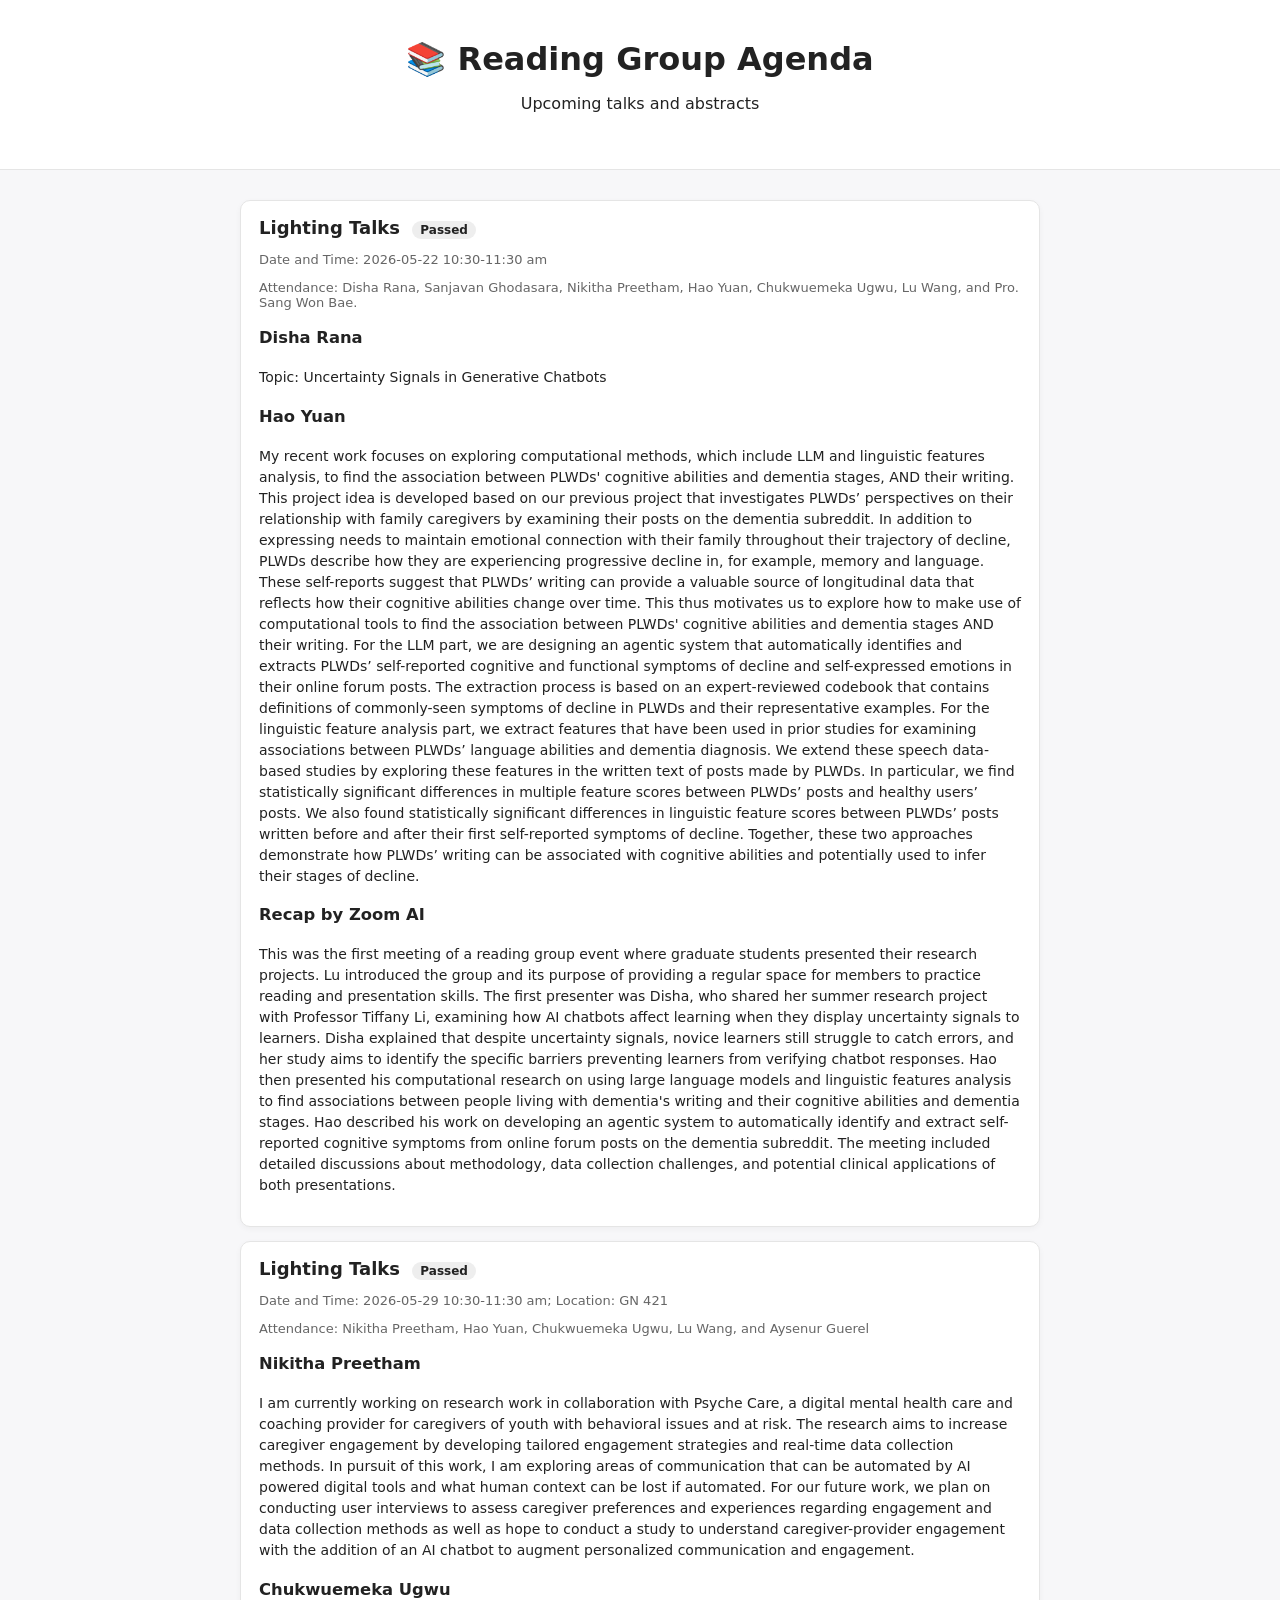
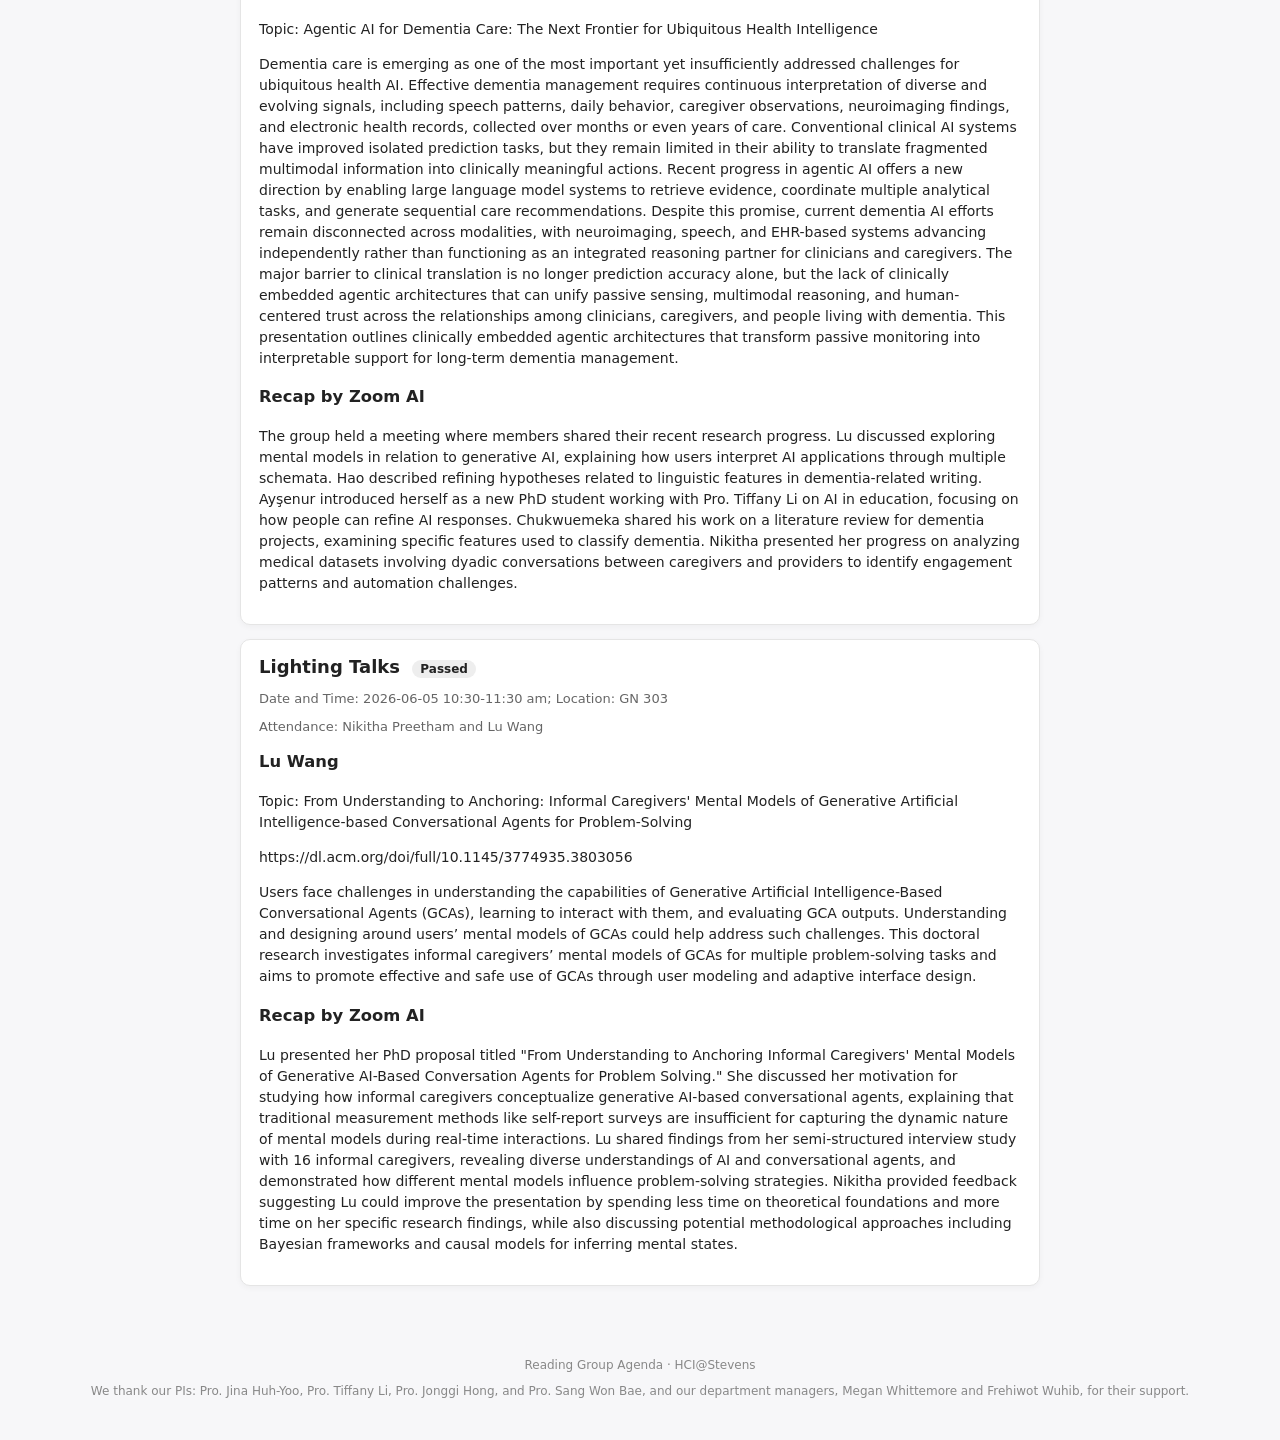
==== ReadingGroup.html @ 9c783f4c "Update ReadingGroup.html" ====
<!DOCTYPE html>
<html lang="en">
<head>
  <meta charset="UTF-8" />
  <meta name="viewport" content="width=device-width, initial-scale=1.0"/>
  <title>Reading Group Agenda</title>

  <style>
    body {
      font-family: system-ui, -apple-system, Segoe UI, Roboto, sans-serif;
      margin: 0;
      background: #f7f7f9;
      color: #222;
    }

    header {
      padding: 40px 20px;
      text-align: center;
      background: white;
      border-bottom: 1px solid #e5e5e5;
    }

    h1 {
      margin: 0;
      font-size: 32px;
    }

    .container {
      max-width: 800px;
      margin: 30px auto;
      padding: 0 16px;
    }

    .card {
      background: white;
      border: 1px solid #e5e5e5;
      border-radius: 10px;
      padding: 16px 18px;
      margin-bottom: 14px;
      box-shadow: 0 2px 6px rgba(0,0,0,0.04);
    }

    .title {
      font-size: 18px;
      font-weight: 600;
      margin-bottom: 4px;
    }

    .meta {
      font-size: 13px;
      color: #666;
      margin-bottom: 10px;
    }

    .abstract {
      font-size: 14px;
      line-height: 1.5;
    }

    .tag {
      display: inline-block;
      font-size: 12px;
      padding: 2px 8px;
      border-radius: 999px;
      background: #eee;
      margin-left: 6px;
    }

    footer {
      text-align: center;
      font-size: 12px;
      color: #888;
      padding: 30px;
    }
  </style>
</head>

<body>

<header>
  <h1>📚 Reading Group Agenda</h1>
  <p>Upcoming talks and abstracts</p>
</header>

<div class="container">

  <div class="card">
    <div class="title">
      Lighting Talks
      <span class="tag">Passed</span>
    </div>
    <div class="meta">
      <p>Date and Time: 2026-05-22 10:30-11:30 am</p>
      <p>Attendance: Disha Rana, Sanjavan Ghodasara, Nikitha Preetham, Hao Yuan, Chukwuemeka Ugwu, Lu Wang, and Pro. Sang Won Bae. </p>
    </div>
   
    <div class="abstract">
      <h3>Disha Rana</h3>
      
    </p>Topic: Uncertainty Signals in Generative Chatbots</p>
    </div>

    <div class="abstract">
      <h3>Hao Yuan</h3>

      </p>My recent work focuses on exploring computational methods, which include LLM and linguistic features analysis, to find the association between PLWDs' cognitive abilities and dementia stages, AND their writing.
This project idea is developed based on our previous project that investigates PLWDs’ perspectives on their relationship with family caregivers by examining their posts on the dementia subreddit. In addition to expressing needs to maintain emotional connection with their family throughout their trajectory of decline, PLWDs describe how they are experiencing progressive decline in, for example, memory and language. These self-reports suggest that PLWDs’ writing can provide a valuable source of longitudinal data that reflects how their cognitive abilities change over time. This thus motivates us to explore how to make use of computational tools to find the association between PLWDs' cognitive abilities and dementia stages AND their writing.
For the LLM part, we are designing an agentic system that automatically identifies and extracts PLWDs’ self-reported cognitive and functional symptoms of decline and self-expressed emotions in their online forum posts. The extraction process is based on an expert-reviewed codebook that contains definitions of commonly-seen symptoms of decline in PLWDs and their representative examples.
For the linguistic feature analysis part, we extract features that have been used in prior studies for examining associations between PLWDs’ language abilities and dementia diagnosis. We extend these speech data-based studies by exploring these features in the written text of posts made by PLWDs. In particular, we find statistically significant differences in multiple feature scores between PLWDs’ posts and healthy users’ posts. We also found statistically significant differences in linguistic feature scores between PLWDs’ posts written before and after their first self-reported symptoms of decline.
Together, these two approaches demonstrate how PLWDs’ writing can be associated with cognitive abilities and potentially used to infer their stages of decline.</p>
    </div>

    <div class="abstract">
      <h3>Recap by Zoom AI</h3>

      </p>This was the first meeting of a reading group event where graduate students presented their research projects. Lu introduced the group and its purpose of providing a regular space for members to practice reading and presentation skills. The first presenter was Disha, who shared her summer research project with Professor Tiffany Li, examining how AI chatbots affect learning when they display uncertainty signals to learners. Disha explained that despite uncertainty signals, novice learners still struggle to catch errors, and her study aims to identify the specific barriers preventing learners from verifying chatbot responses. Hao then presented his computational research on using large language models and linguistic features analysis to find associations between people living with dementia's writing and their cognitive abilities and dementia stages. Hao described his work on developing an agentic system to automatically identify and extract self-reported cognitive symptoms from online forum posts on the dementia subreddit. The meeting included detailed discussions about methodology, data collection challenges, and potential clinical applications of both presentations.</p>

    </div>
  </div>


  <div class="card">
    <div class="title">
      Lighting Talks
      <span class="tag">Passed</span>
    </div>
    <div class="meta">
      <p>Date and Time: 2026-05-29 10:30-11:30 am; Location: GN 421</p>
      <p>Attendance: Nikitha Preetham, Hao Yuan, Chukwuemeka Ugwu, Lu Wang, and Aysenur Guerel</p>
    </div>
   
    <div class="abstract">
      <h3>Nikitha Preetham</h3>
      
    <p>I am currently working on research work in collaboration with Psyche Care, a digital mental health care and coaching provider for caregivers of youth with behavioral issues and at risk. The research aims to increase caregiver engagement by developing tailored engagement strategies and real-time data collection methods. In pursuit of this work, I am exploring areas of communication that can be automated by AI powered digital tools and what human context can be lost if automated. For our future work, we plan on conducting user interviews to assess caregiver preferences and experiences regarding engagement and data collection methods as well as hope to conduct a study to understand caregiver-provider engagement with the addition of an AI chatbot to augment personalized communication and engagement.</p>
    </div>

    <div class="abstract">
      <h3>Chukwuemeka Ugwu</h3>

      <p>Topic: Agentic AI for Dementia Care: The Next Frontier for Ubiquitous Health Intelligence </p>
      <p>Dementia care is emerging as one of the most important yet insufficiently addressed challenges for ubiquitous health AI. Effective dementia management requires continuous interpretation of diverse and evolving signals, including speech patterns, daily behavior, caregiver observations, neuroimaging findings, and electronic health records, collected over months or even years of care. Conventional clinical AI systems have improved isolated prediction tasks, but they remain limited in their ability to translate fragmented multimodal information into clinically meaningful actions. Recent progress in agentic AI offers a new direction by enabling large language model systems to retrieve evidence, coordinate multiple analytical tasks, and generate sequential care recommendations. Despite this promise, current dementia AI efforts remain disconnected across modalities, with neuroimaging, speech, and EHR-based systems advancing independently rather than functioning as an integrated reasoning partner for clinicians and caregivers. The major barrier to clinical translation is no longer prediction accuracy alone, but the lack of clinically embedded agentic architectures that can unify passive sensing, multimodal reasoning, and human-centered trust across the relationships among clinicians, caregivers, and people living with dementia. This presentation outlines clinically embedded agentic architectures that transform passive monitoring into interpretable support for long-term dementia management.</p>

    </div>
    <div class="abstract">
      <h3>Recap by Zoom AI</h3>

      </p>The group held a meeting where members shared their recent research progress. Lu discussed exploring mental models in relation to generative AI, explaining how users interpret AI applications through multiple schemata. Hao described refining hypotheses related to linguistic features in dementia-related writing. Ayşenur introduced herself as a new PhD student working with Pro. Tiffany Li on AI in education, focusing on how people can refine AI responses. Chukwuemeka shared his work on a literature review for dementia projects, examining specific features used to classify dementia. Nikitha presented her progress on analyzing medical datasets involving dyadic conversations between caregivers and providers to identify engagement patterns and automation challenges.</p>

    </div>
  </div>


  <div class="card">
    <div class="title">
      Lighting Talks
      <span class="tag">Passed</span>
    </div>
    <div class="meta">
      <p>Date and Time: 2026-06-05 10:30-11:30 am; Location: GN 303</p>
      <p>Attendance: Nikitha Preetham and Lu Wang</p>
    </div>
   
    <div class="abstract">
      <h3>Lu Wang</h3>

      <p>Topic: From Understanding to Anchoring: Informal Caregivers' Mental Models of Generative Artificial Intelligence-based Conversational Agents for Problem-Solving</p>
      <p>https://dl.acm.org/doi/full/10.1145/3774935.3803056</p>
      <p>Users face challenges in understanding the capabilities of Generative Artificial Intelligence-Based Conversational Agents (GCAs), learning to interact with them, and evaluating GCA outputs. Understanding and designing around users’ mental models of GCAs could help address such challenges. This doctoral research investigates informal caregivers’ mental models of GCAs for multiple problem-solving tasks and aims to promote effective and safe use of GCAs through user modeling and adaptive interface design.</p>
    </div>
    <div class="abstract">
      <h3>Recap by Zoom AI</h3>
      </p>Lu presented her PhD proposal titled "From Understanding to Anchoring Informal Caregivers' Mental Models of Generative AI-Based Conversation Agents for Problem Solving." She discussed her motivation for studying how informal caregivers conceptualize generative AI-based conversational agents, explaining that traditional measurement methods like self-report surveys are insufficient for capturing the dynamic nature of mental models during real-time interactions. Lu shared findings from her semi-structured interview study with 16 informal caregivers, revealing diverse understandings of AI and conversational agents, and demonstrated how different mental models influence problem-solving strategies. Nikitha provided feedback suggesting Lu could improve the presentation by spending less time on theoretical foundations and more time on her specific research findings, while also discussing potential methodological approaches including Bayesian frameworks and causal models for inferring mental states.</p>
    </div>
    
  </div>
  

</div>

<footer>
   <p> Reading Group Agenda · HCI@Stevens </p> 
   <p>We thank our PIs: Pro. Jina Huh-Yoo, Pro. Tiffany Li, Pro. Jonggi Hong, and Pro. Sang Won Bae, and our department managers, Megan Whittemore and Frehiwot Wuhib, for their support.</p> 
</footer>

</body>
</html>
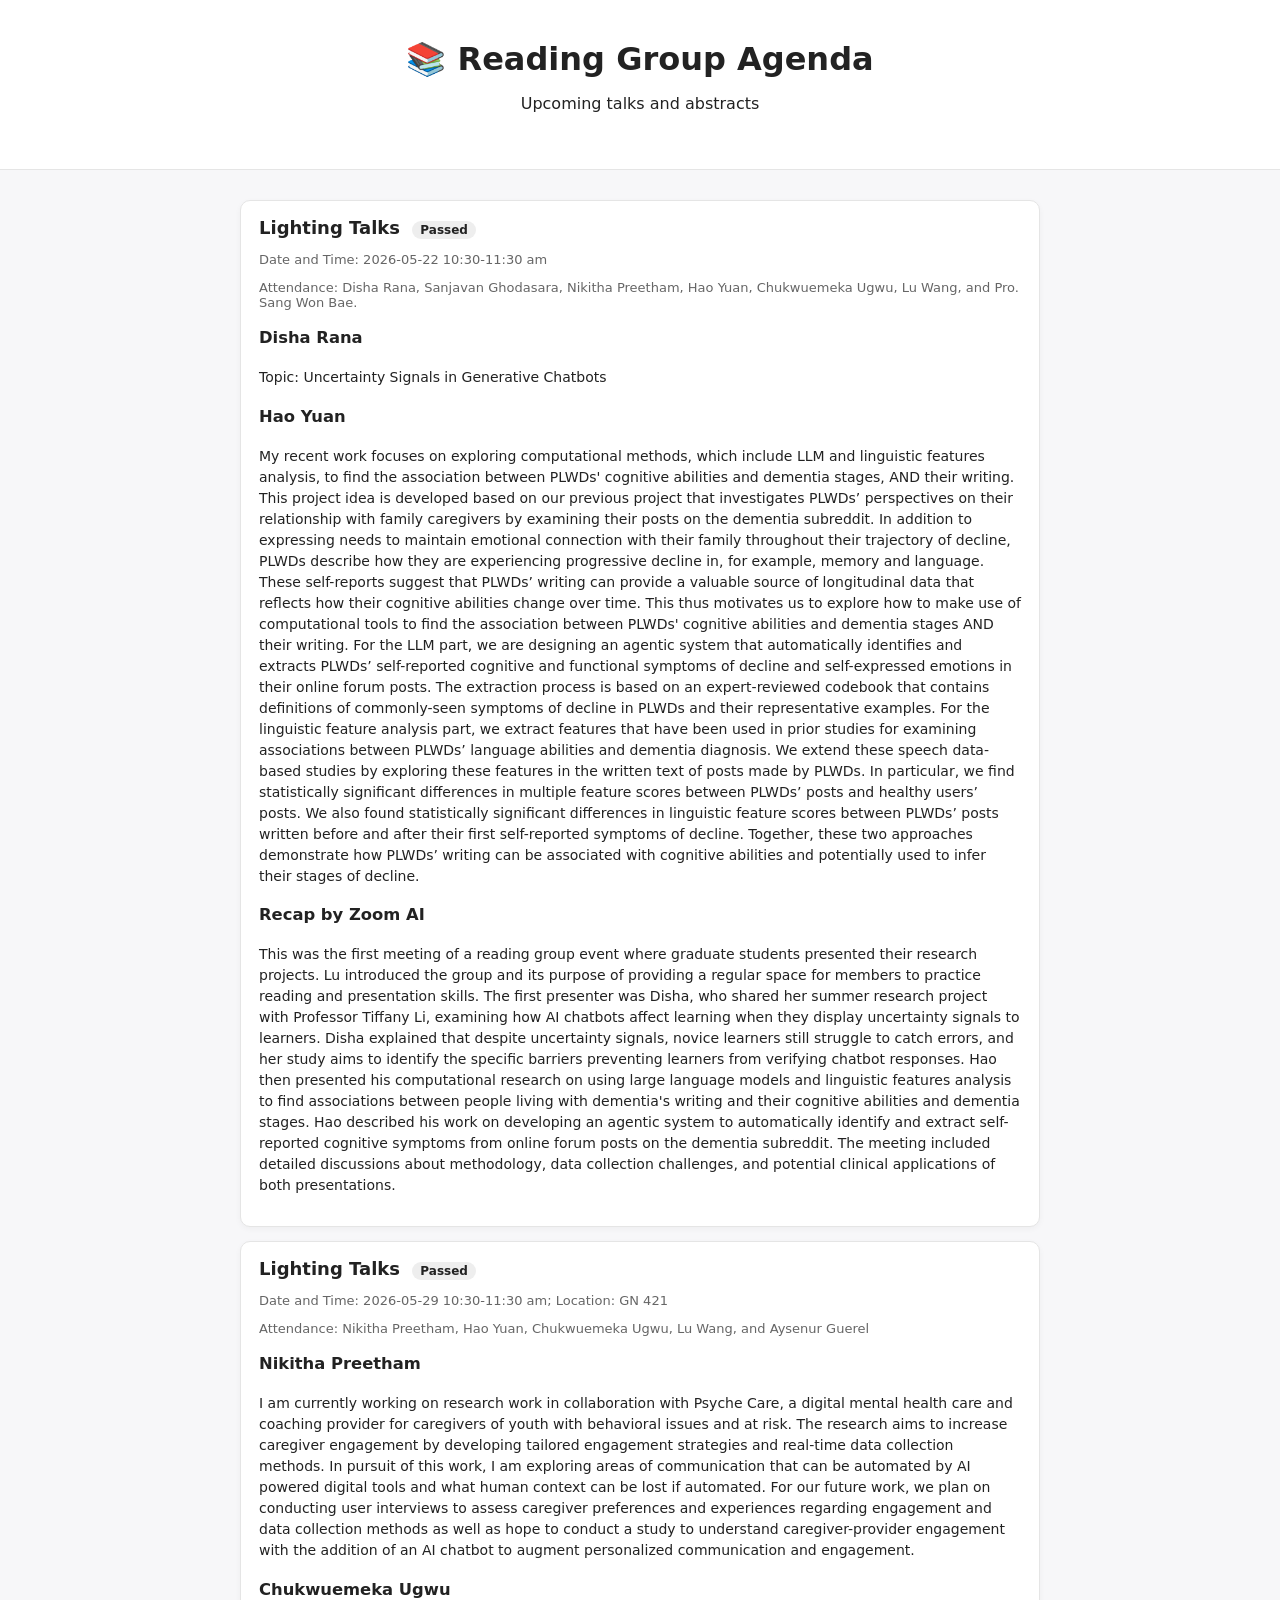
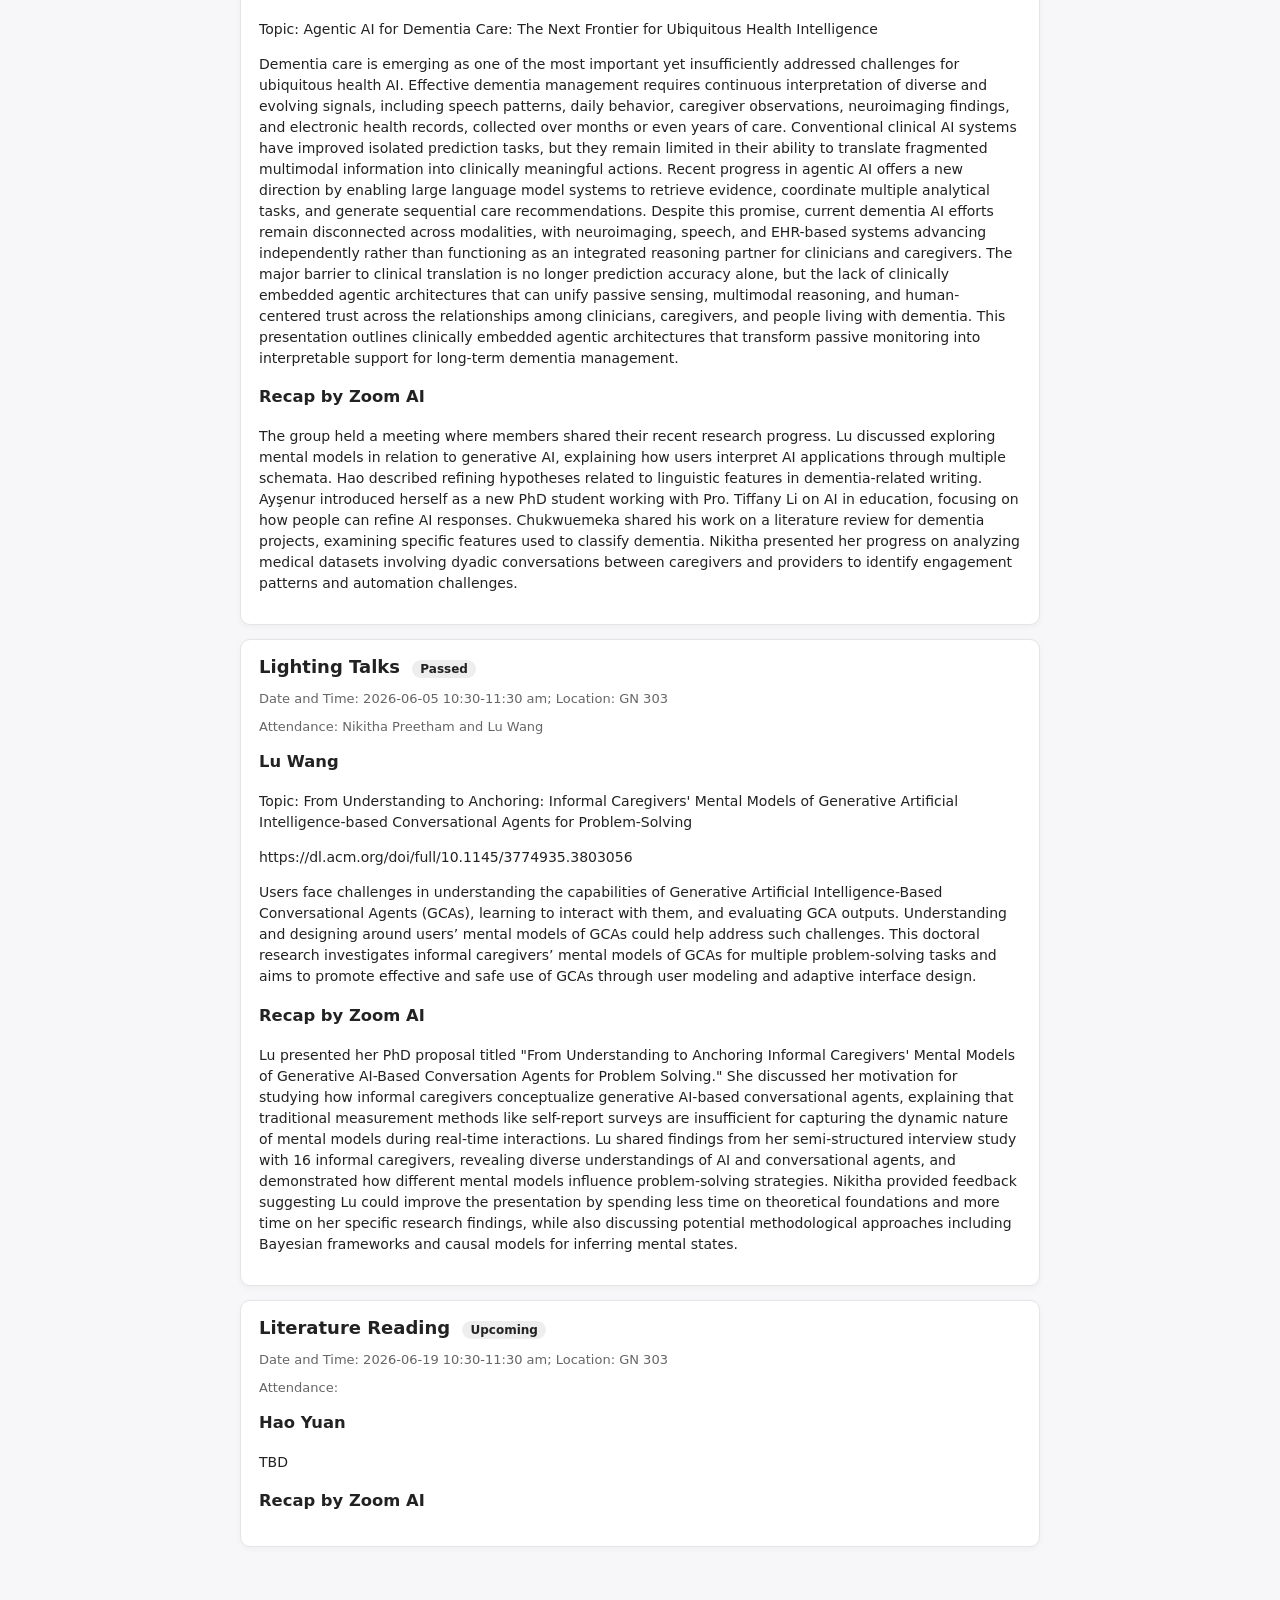
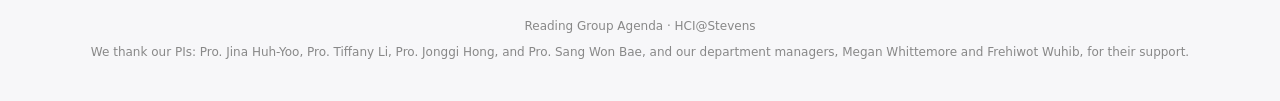
==== commit 6fd310dc: "Update ReadingGroup.html" ====
--- a/ReadingGroup.html
+++ b/ReadingGroup.html
@@ -163,7 +163,6 @@
    
     <div class="abstract">
       <h3>Lu Wang</h3>
-
       <p>Topic: From Understanding to Anchoring: Informal Caregivers' Mental Models of Generative Artificial Intelligence-based Conversational Agents for Problem-Solving</p>
       <p>https://dl.acm.org/doi/full/10.1145/3774935.3803056</p>
       <p>Users face challenges in understanding the capabilities of Generative Artificial Intelligence-Based Conversational Agents (GCAs), learning to interact with them, and evaluating GCA outputs. Understanding and designing around users’ mental models of GCAs could help address such challenges. This doctoral research investigates informal caregivers’ mental models of GCAs for multiple problem-solving tasks and aims to promote effective and safe use of GCAs through user modeling and adaptive interface design.</p>
@@ -172,7 +171,33 @@
       <h3>Recap by Zoom AI</h3>
       </p>Lu presented her PhD proposal titled "From Understanding to Anchoring Informal Caregivers' Mental Models of Generative AI-Based Conversation Agents for Problem Solving." She discussed her motivation for studying how informal caregivers conceptualize generative AI-based conversational agents, explaining that traditional measurement methods like self-report surveys are insufficient for capturing the dynamic nature of mental models during real-time interactions. Lu shared findings from her semi-structured interview study with 16 informal caregivers, revealing diverse understandings of AI and conversational agents, and demonstrated how different mental models influence problem-solving strategies. Nikitha provided feedback suggesting Lu could improve the presentation by spending less time on theoretical foundations and more time on her specific research findings, while also discussing potential methodological approaches including Bayesian frameworks and causal models for inferring mental states.</p>
     </div>
+  </div>
+
+
+
+  <div class="card">
+    <div class="title">
+      Literature Reading
+      <span class="tag">Upcoming</span>
+    </div>
+    <div class="meta">
+      <p>Date and Time: 2026-06-19 10:30-11:30 am; Location: GN 303</p>
+      <p>Attendance: </p>
+    </div>
+   
+    <div class="abstract">
+      <h3>Hao Yuan</h3>
+      
+      <p>TBD</p>
+    </div>
+
     
+    <div class="abstract">
+      <h3>Recap by Zoom AI</h3>
+
+      </p></p>
+
+    </div>
   </div>
   
 
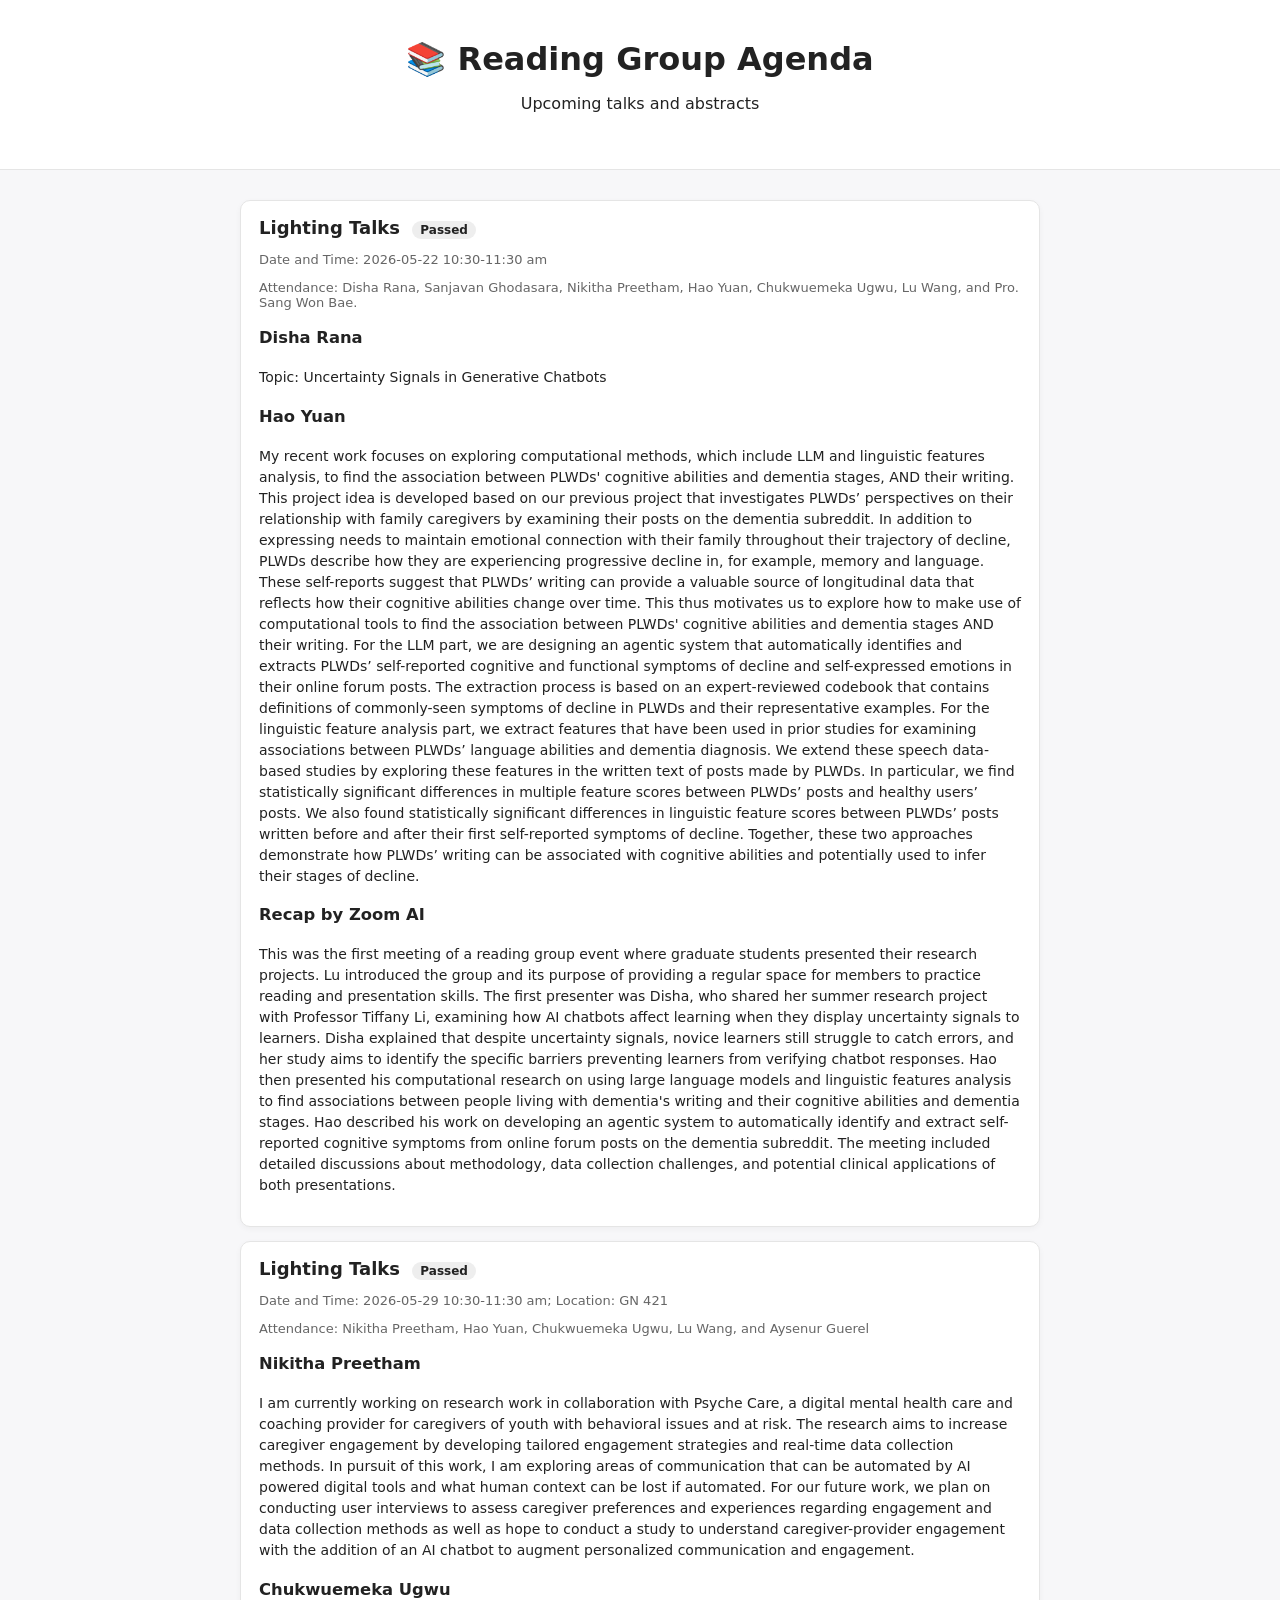
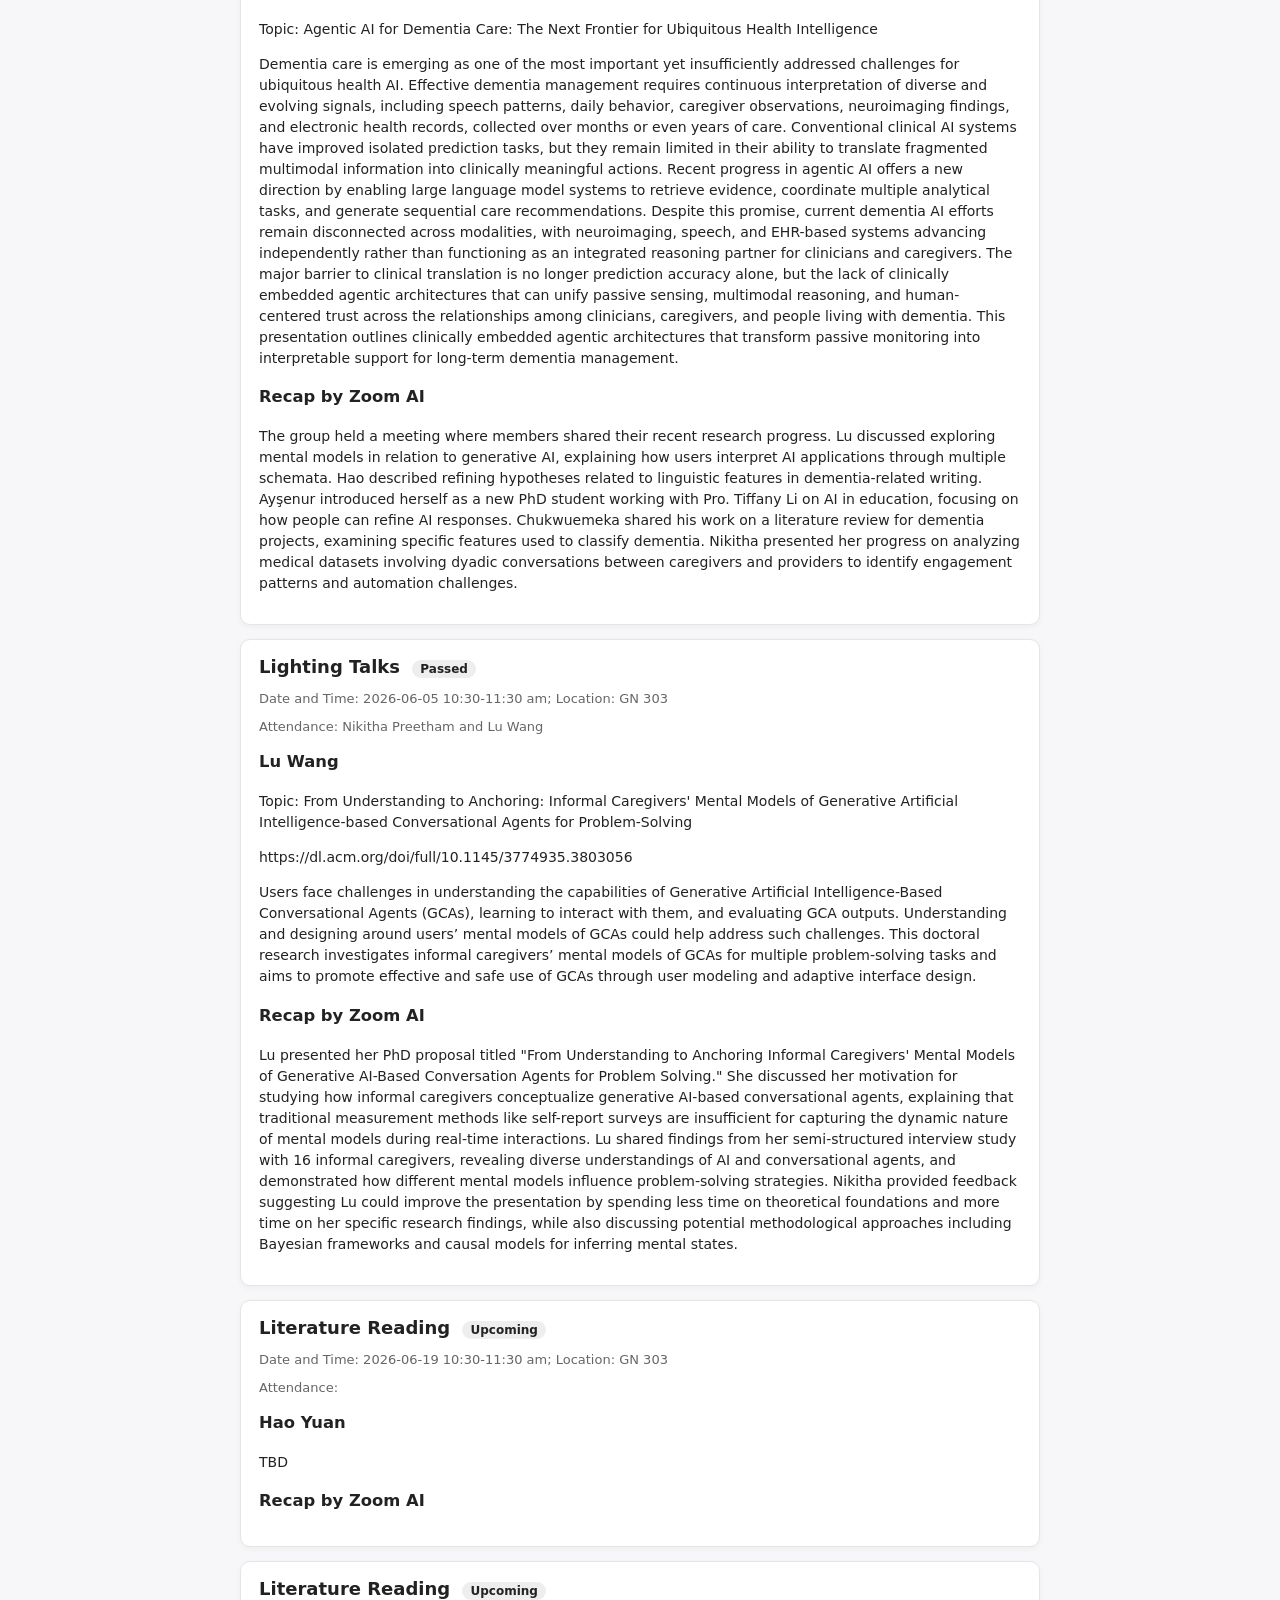
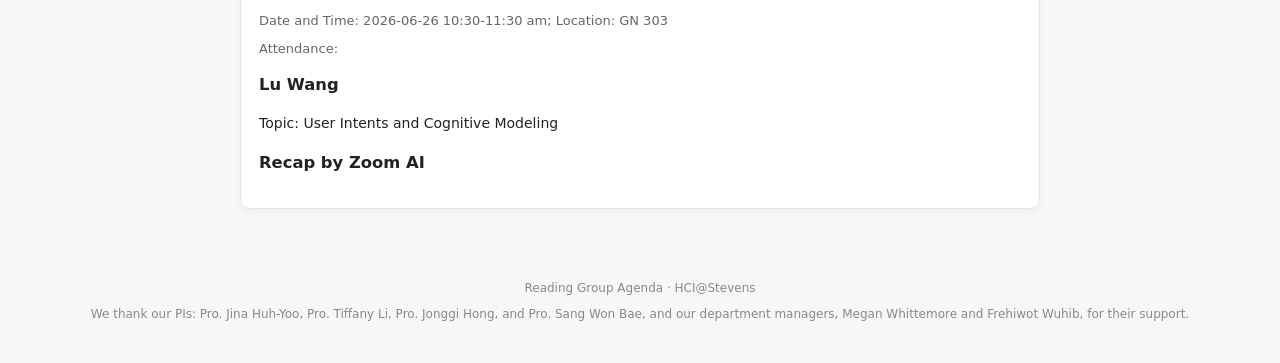
==== commit f4d01949: "Update ReadingGroup.html" ====
--- a/ReadingGroup.html
+++ b/ReadingGroup.html
@@ -199,6 +199,32 @@
 
     </div>
   </div>
+
+
+  <div class="card">
+    <div class="title">
+      Literature Reading
+      <span class="tag">Upcoming</span>
+    </div>
+    <div class="meta">
+      <p>Date and Time: 2026-06-26 10:30-11:30 am; Location: GN 303</p>
+      <p>Attendance: </p>
+    </div>
+   
+    <div class="abstract">
+      <h3>Lu Wang</h3>
+      
+      <p>Topic: User Intents and Cognitive Modeling</p>
+    </div>
+
+    
+    <div class="abstract">
+      <h3>Recap by Zoom AI</h3>
+
+      </p></p>
+
+    </div>
+  </div>
   
 
 </div>
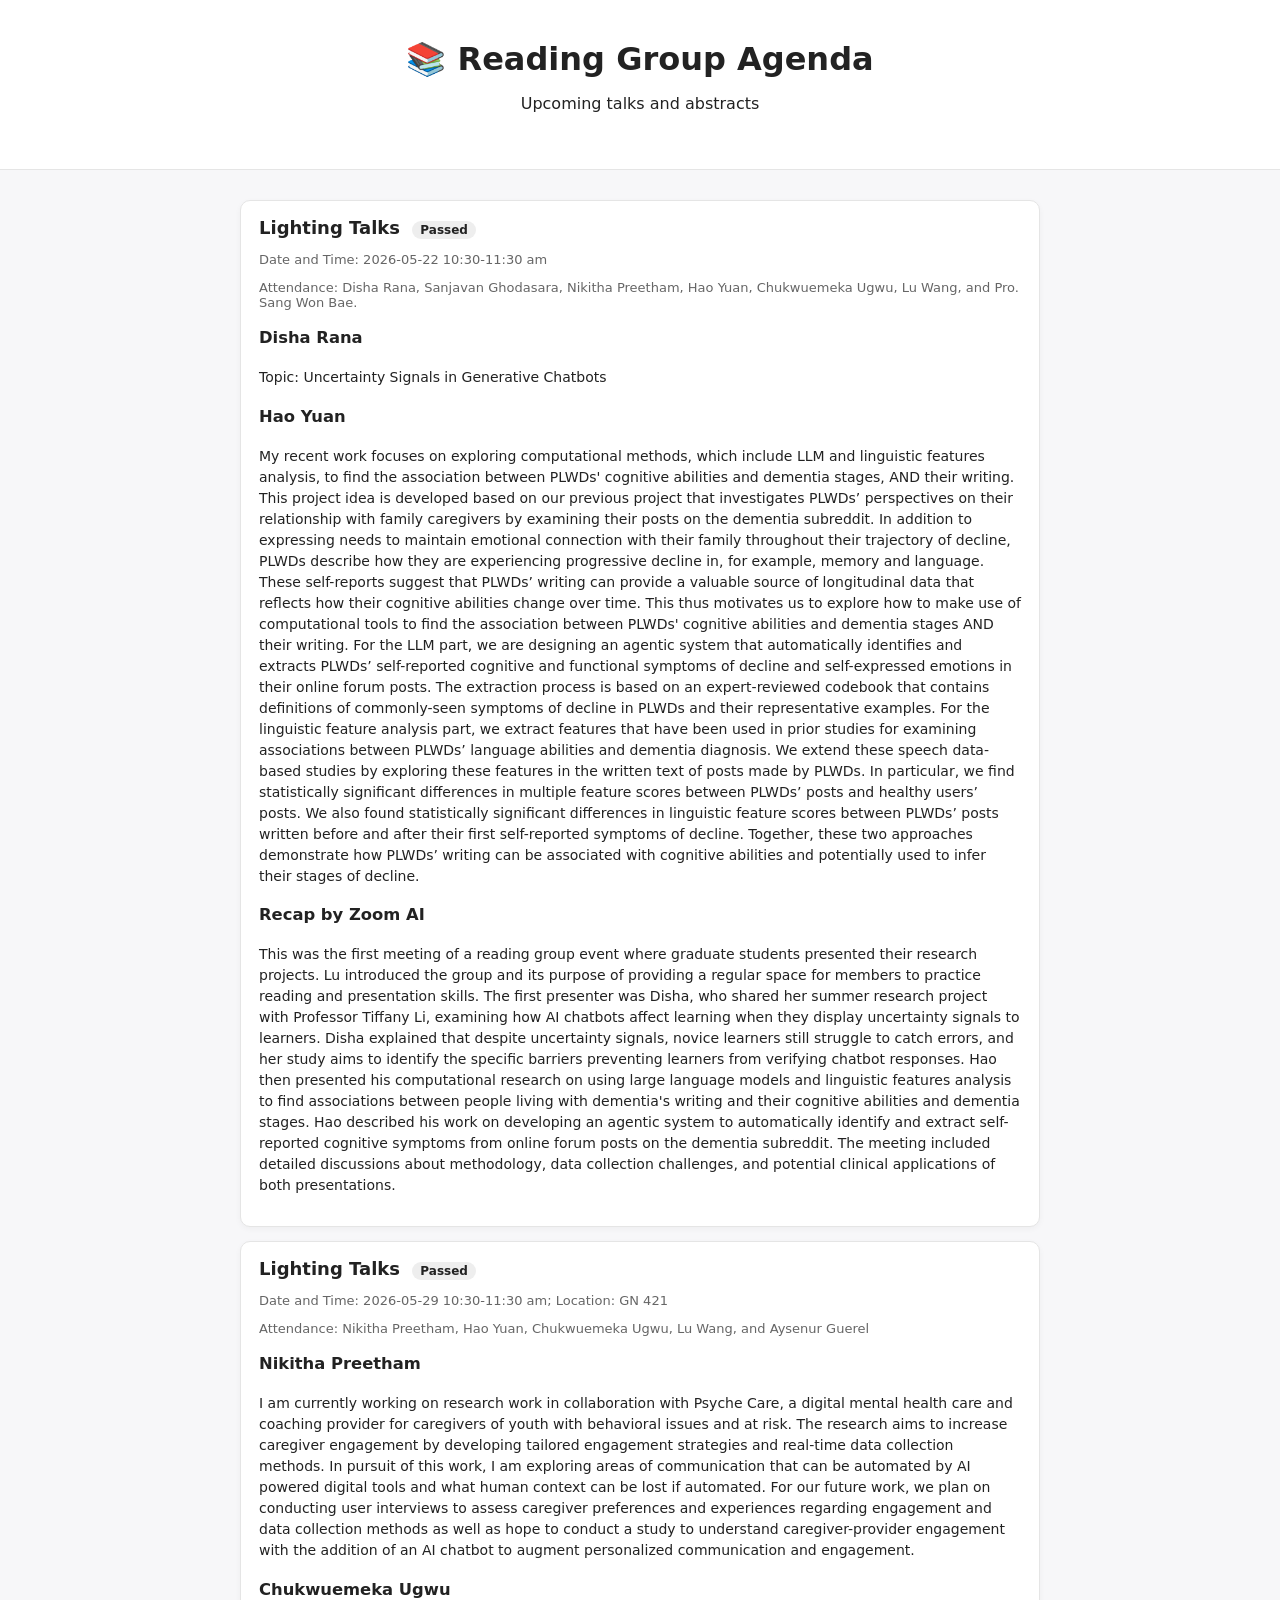
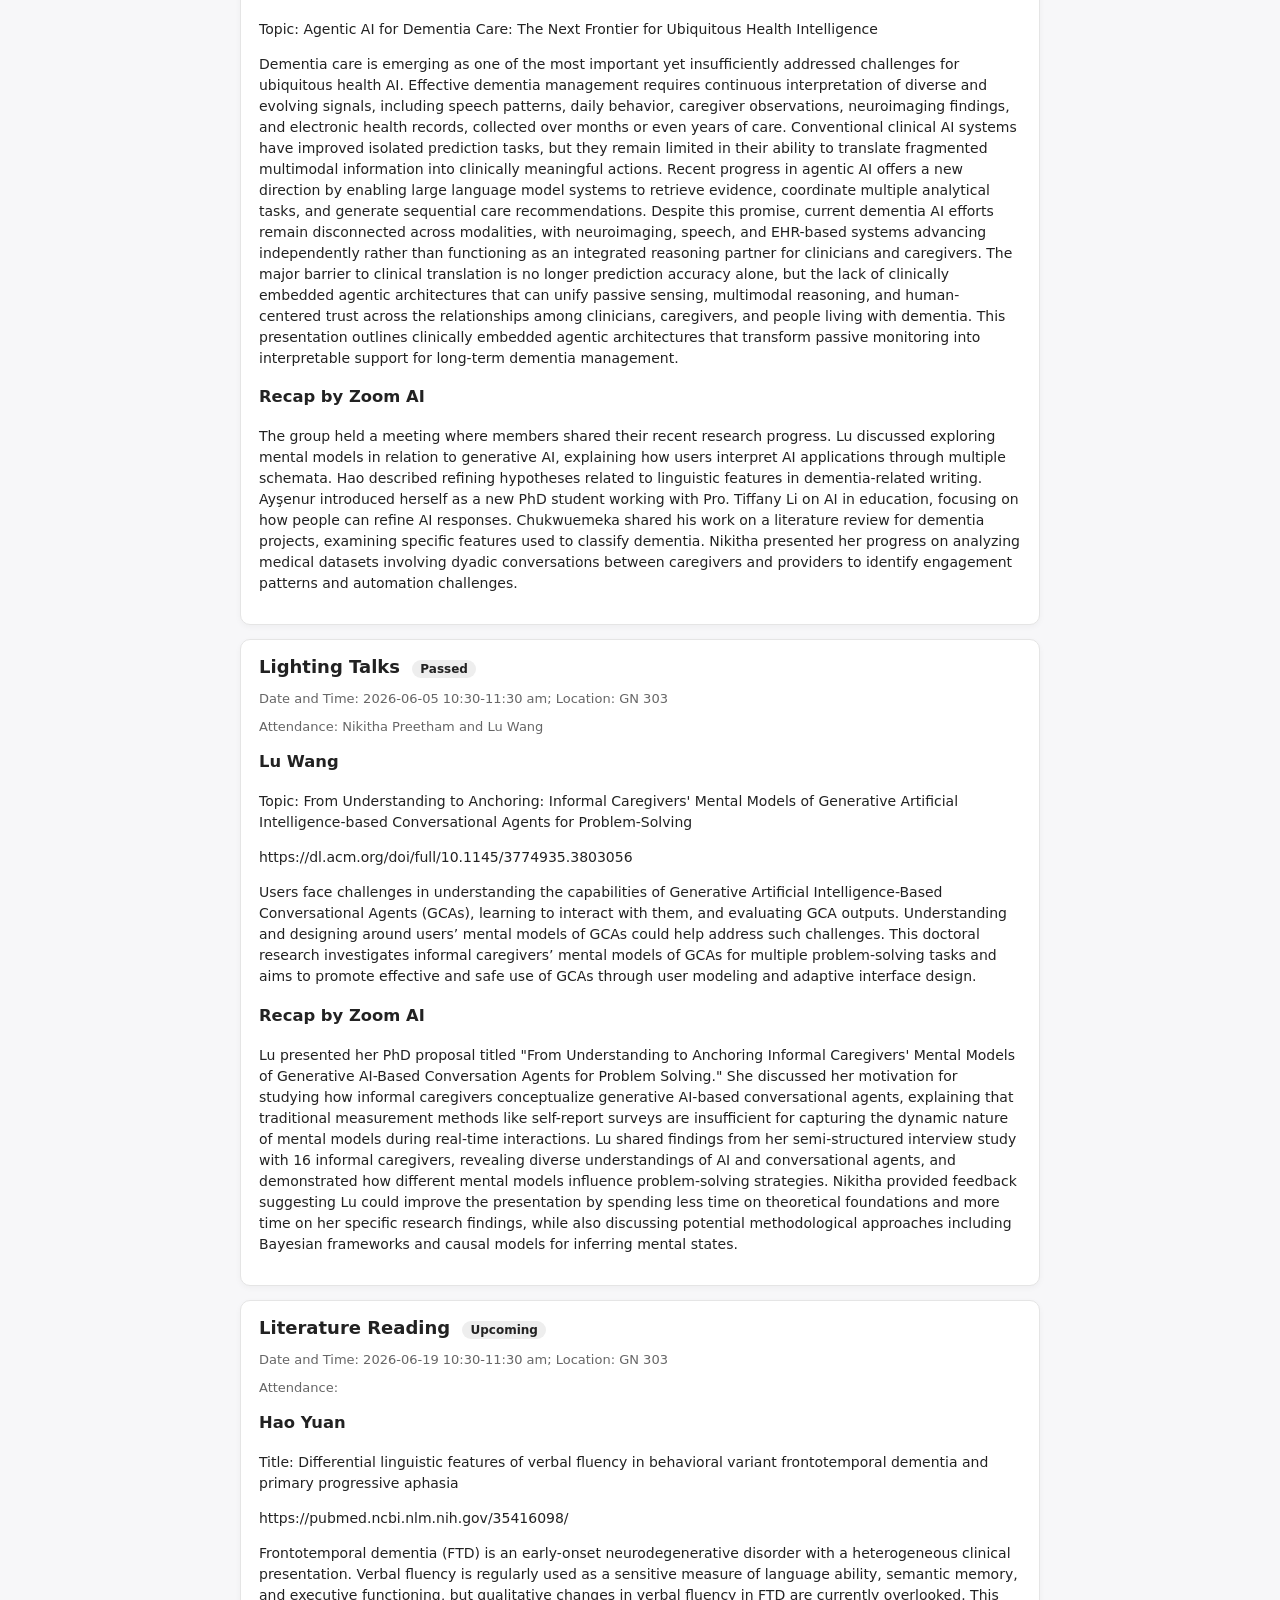
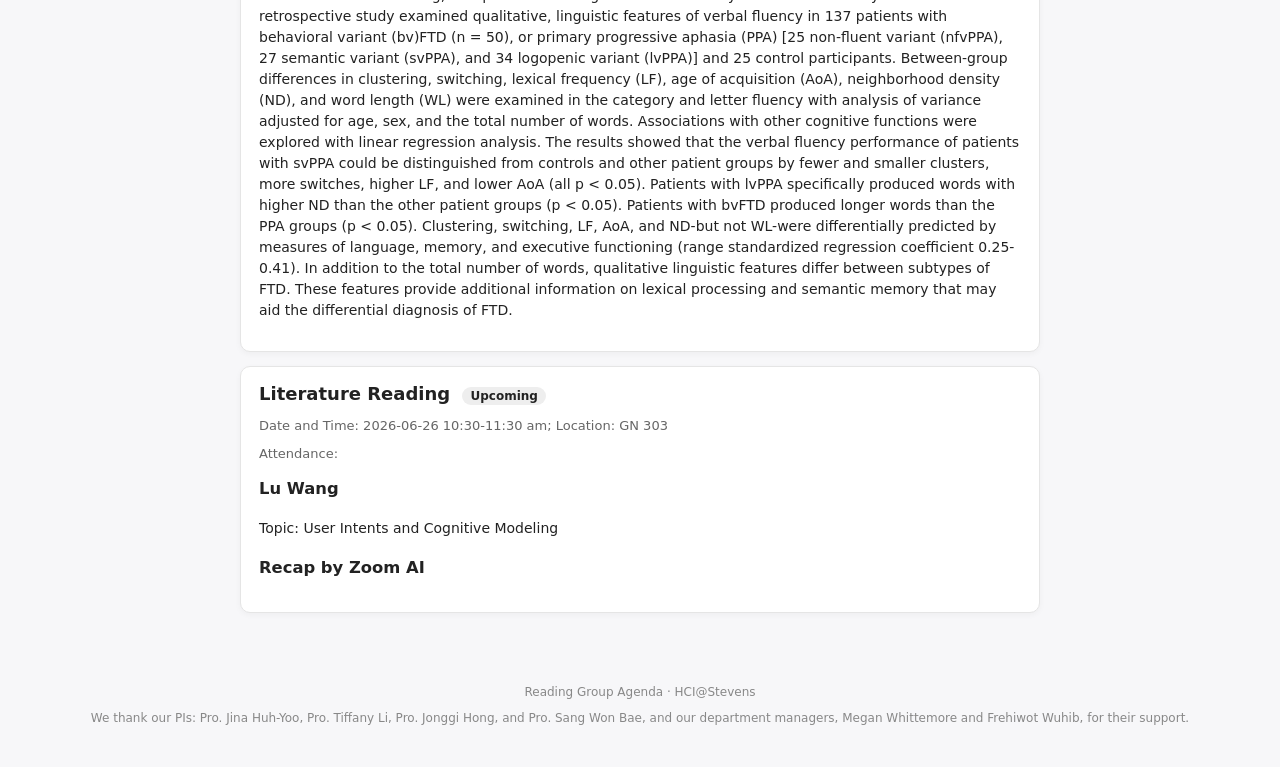
==== commit f430c807: "Update ReadingGroup.html" ====
--- a/ReadingGroup.html
+++ b/ReadingGroup.html
@@ -188,16 +188,13 @@
     <div class="abstract">
       <h3>Hao Yuan</h3>
       
-      <p>TBD</p>
+      <p>Title: Differential linguistic features of verbal fluency in behavioral variant frontotemporal dementia and primary progressive aphasia</p>
+      <p>https://pubmed.ncbi.nlm.nih.gov/35416098/</p>
+      <p>Frontotemporal dementia (FTD) is an early-onset neurodegenerative disorder with a heterogeneous clinical presentation. Verbal fluency is regularly used as a sensitive measure of language ability, semantic memory, and executive functioning, but qualitative changes in verbal fluency in FTD are currently overlooked. This retrospective study examined qualitative, linguistic features of verbal fluency in 137 patients with behavioral variant (bv)FTD (n = 50), or primary progressive aphasia (PPA) [25 non-fluent variant (nfvPPA), 27 semantic variant (svPPA), and 34 logopenic variant (lvPPA)] and 25 control participants. Between-group differences in clustering, switching, lexical frequency (LF), age of acquisition (AoA), neighborhood density (ND), and word length (WL) were examined in the category and letter fluency with analysis of variance adjusted for age, sex, and the total number of words. Associations with other cognitive functions were explored with linear regression analysis. The results showed that the verbal fluency performance of patients with svPPA could be distinguished from controls and other patient groups by fewer and smaller clusters, more switches, higher LF, and lower AoA (all p < 0.05). Patients with lvPPA specifically produced words with higher ND than the other patient groups (p < 0.05). Patients with bvFTD produced longer words than the PPA groups (p < 0.05). Clustering, switching, LF, AoA, and ND-but not WL-were differentially predicted by measures of language, memory, and executive functioning (range standardized regression coefficient 0.25-0.41). In addition to the total number of words, qualitative linguistic features differ between subtypes of FTD. These features provide additional information on lexical processing and semantic memory that may aid the differential diagnosis of FTD.</p>
     </div>
 
     
-    <div class="abstract">
-      <h3>Recap by Zoom AI</h3>
-
-      </p></p>
-
-    </div>
+
   </div>
 
 
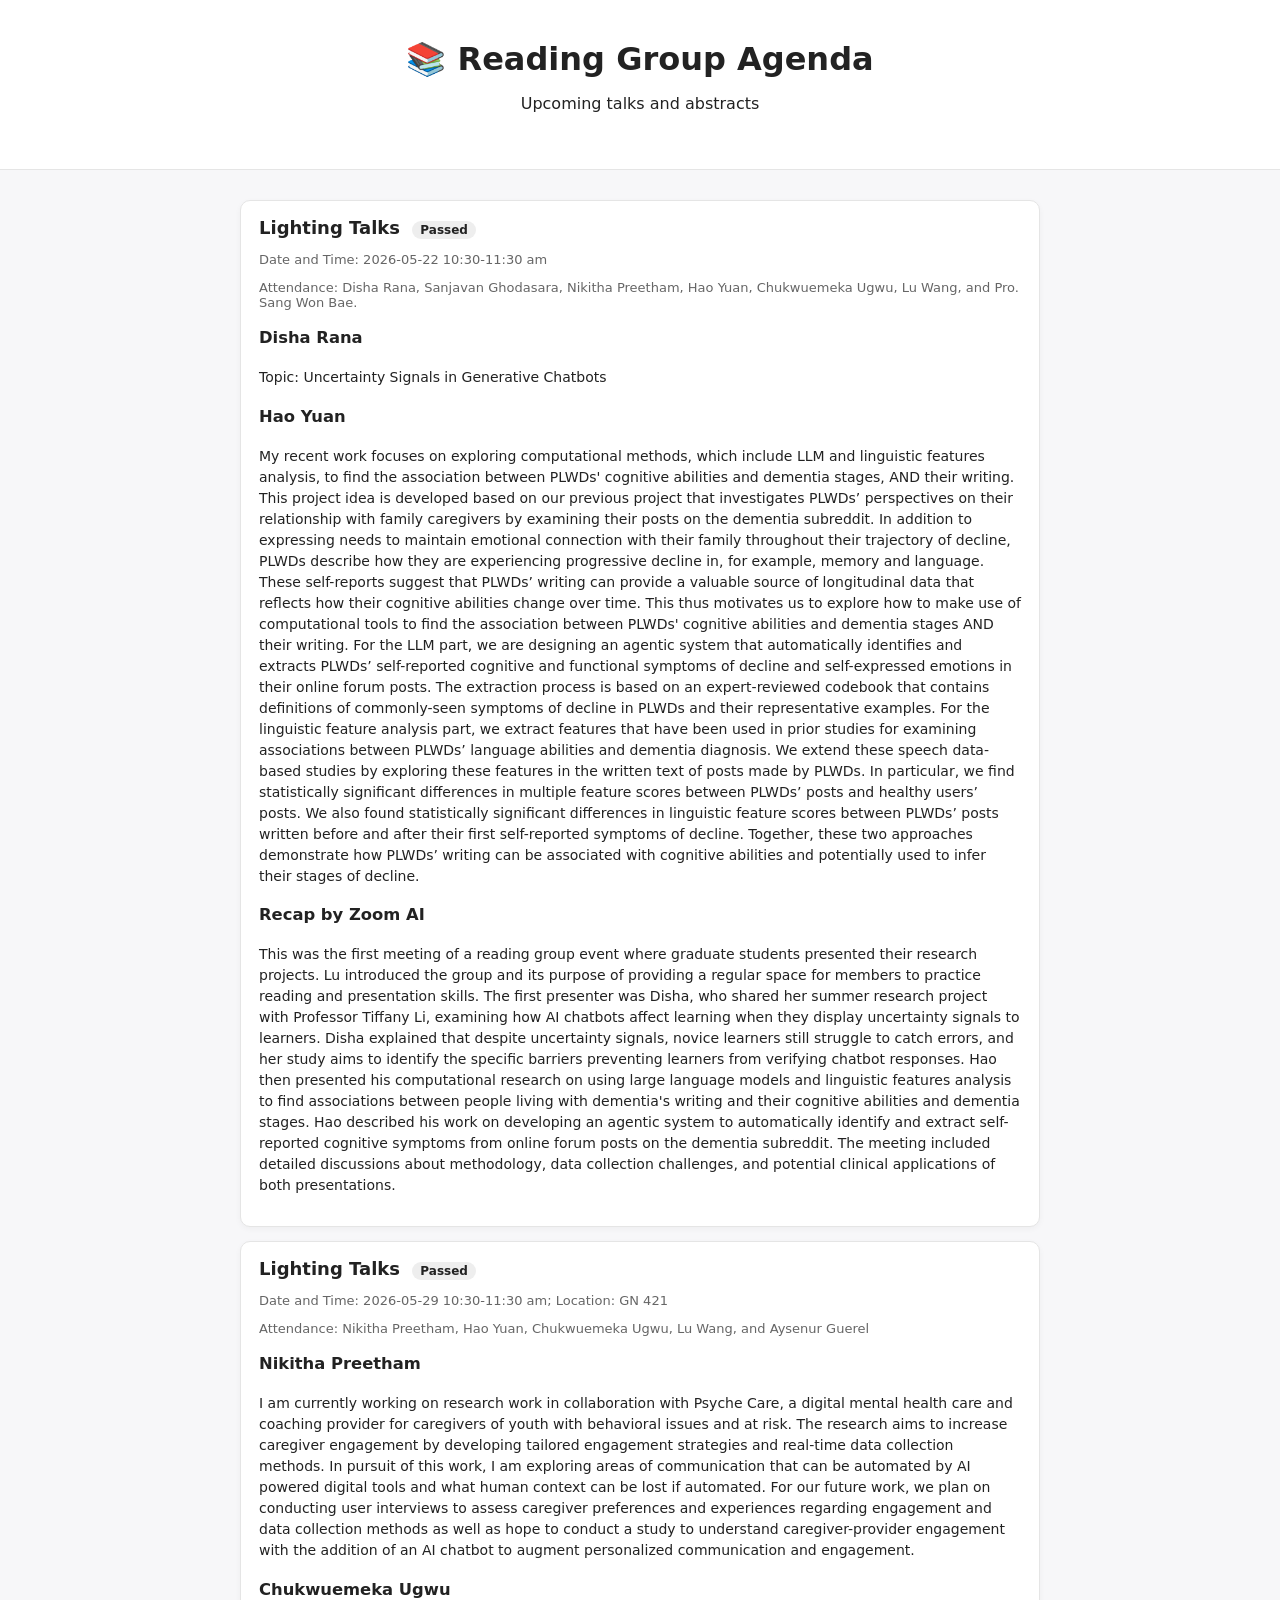
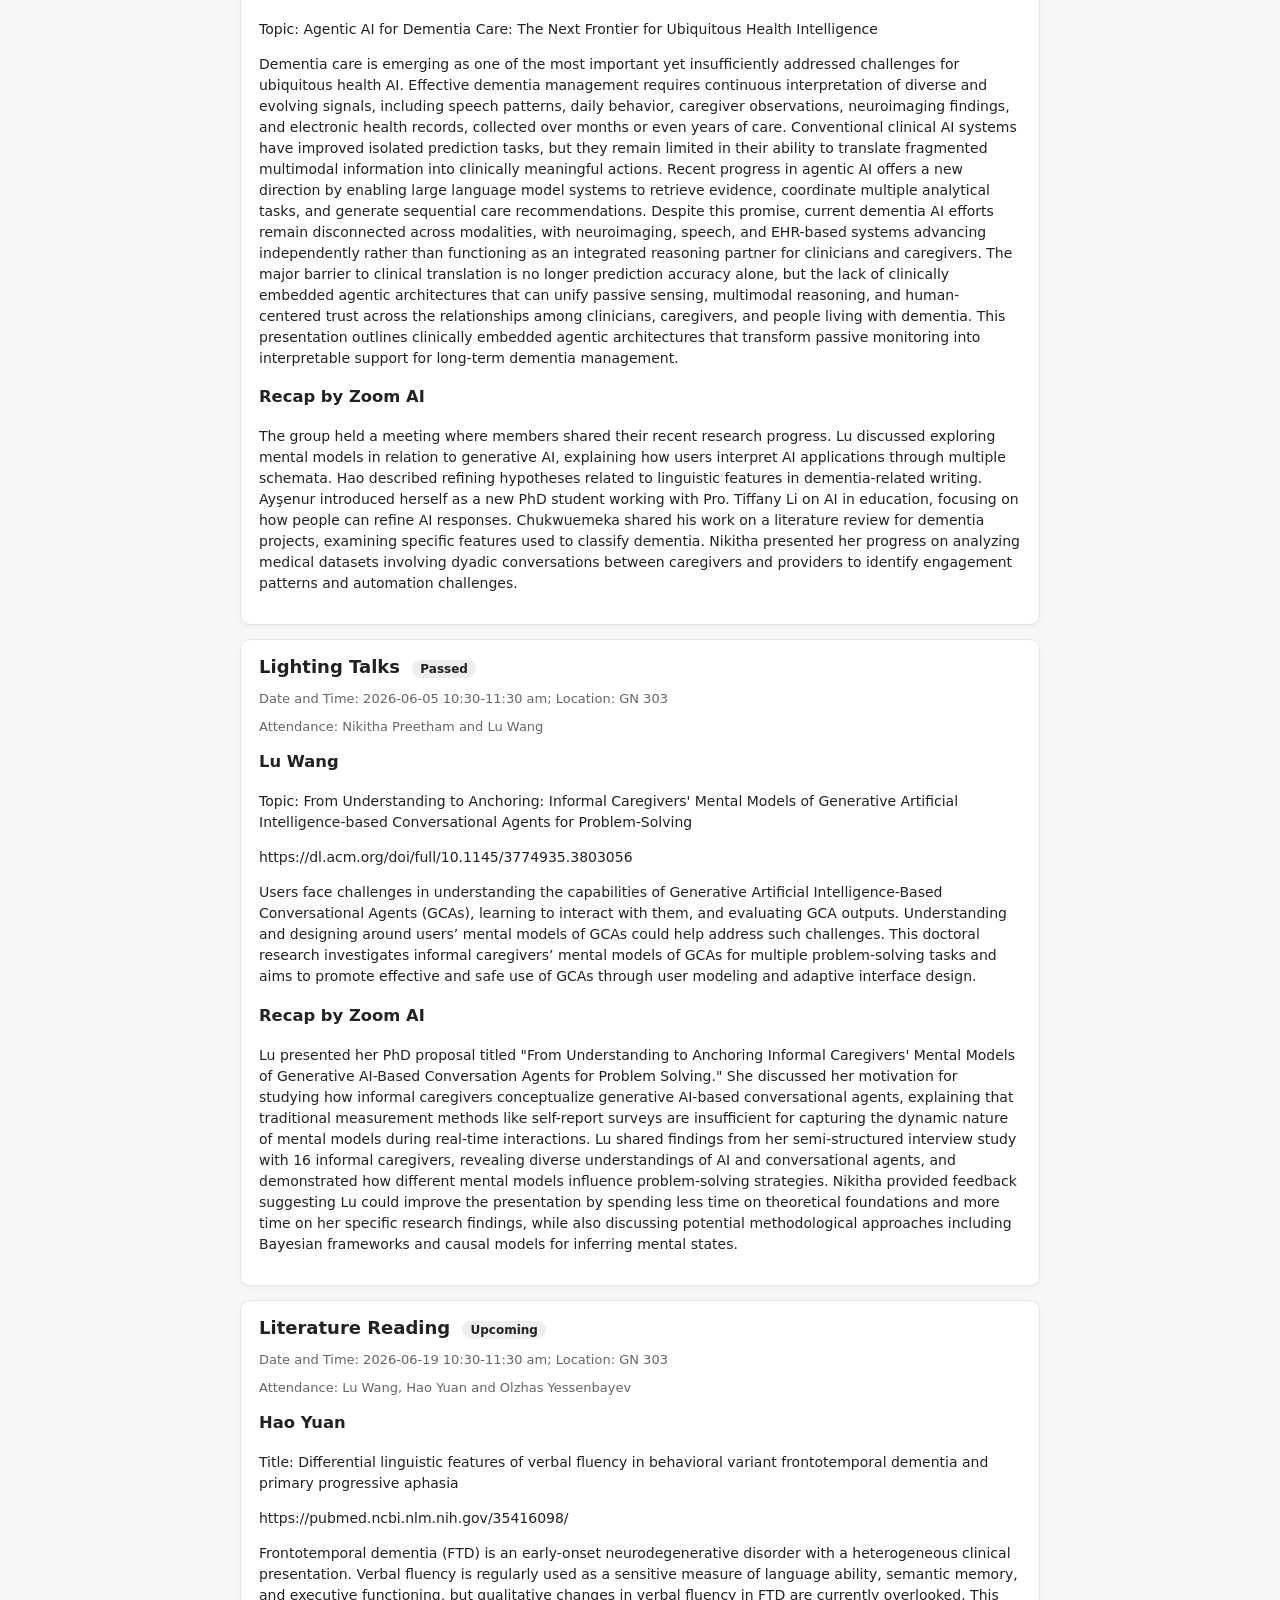
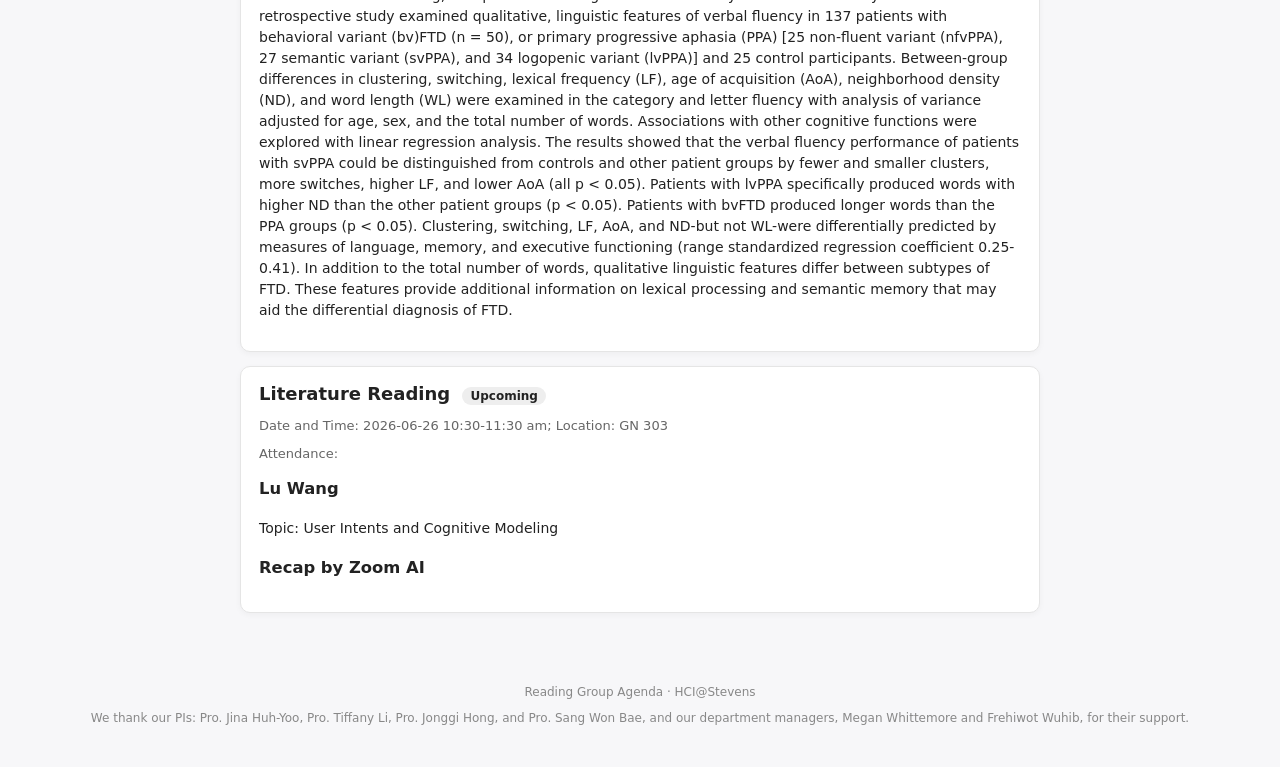
==== commit 7ddae67e: "Update ReadingGroup.html" ====
--- a/ReadingGroup.html
+++ b/ReadingGroup.html
@@ -182,7 +182,7 @@
     </div>
     <div class="meta">
       <p>Date and Time: 2026-06-19 10:30-11:30 am; Location: GN 303</p>
-      <p>Attendance: </p>
+      <p>Attendance: Lu Wang, Hao Yuan and Olzhas Yessenbayev</p>
     </div>
    
     <div class="abstract">
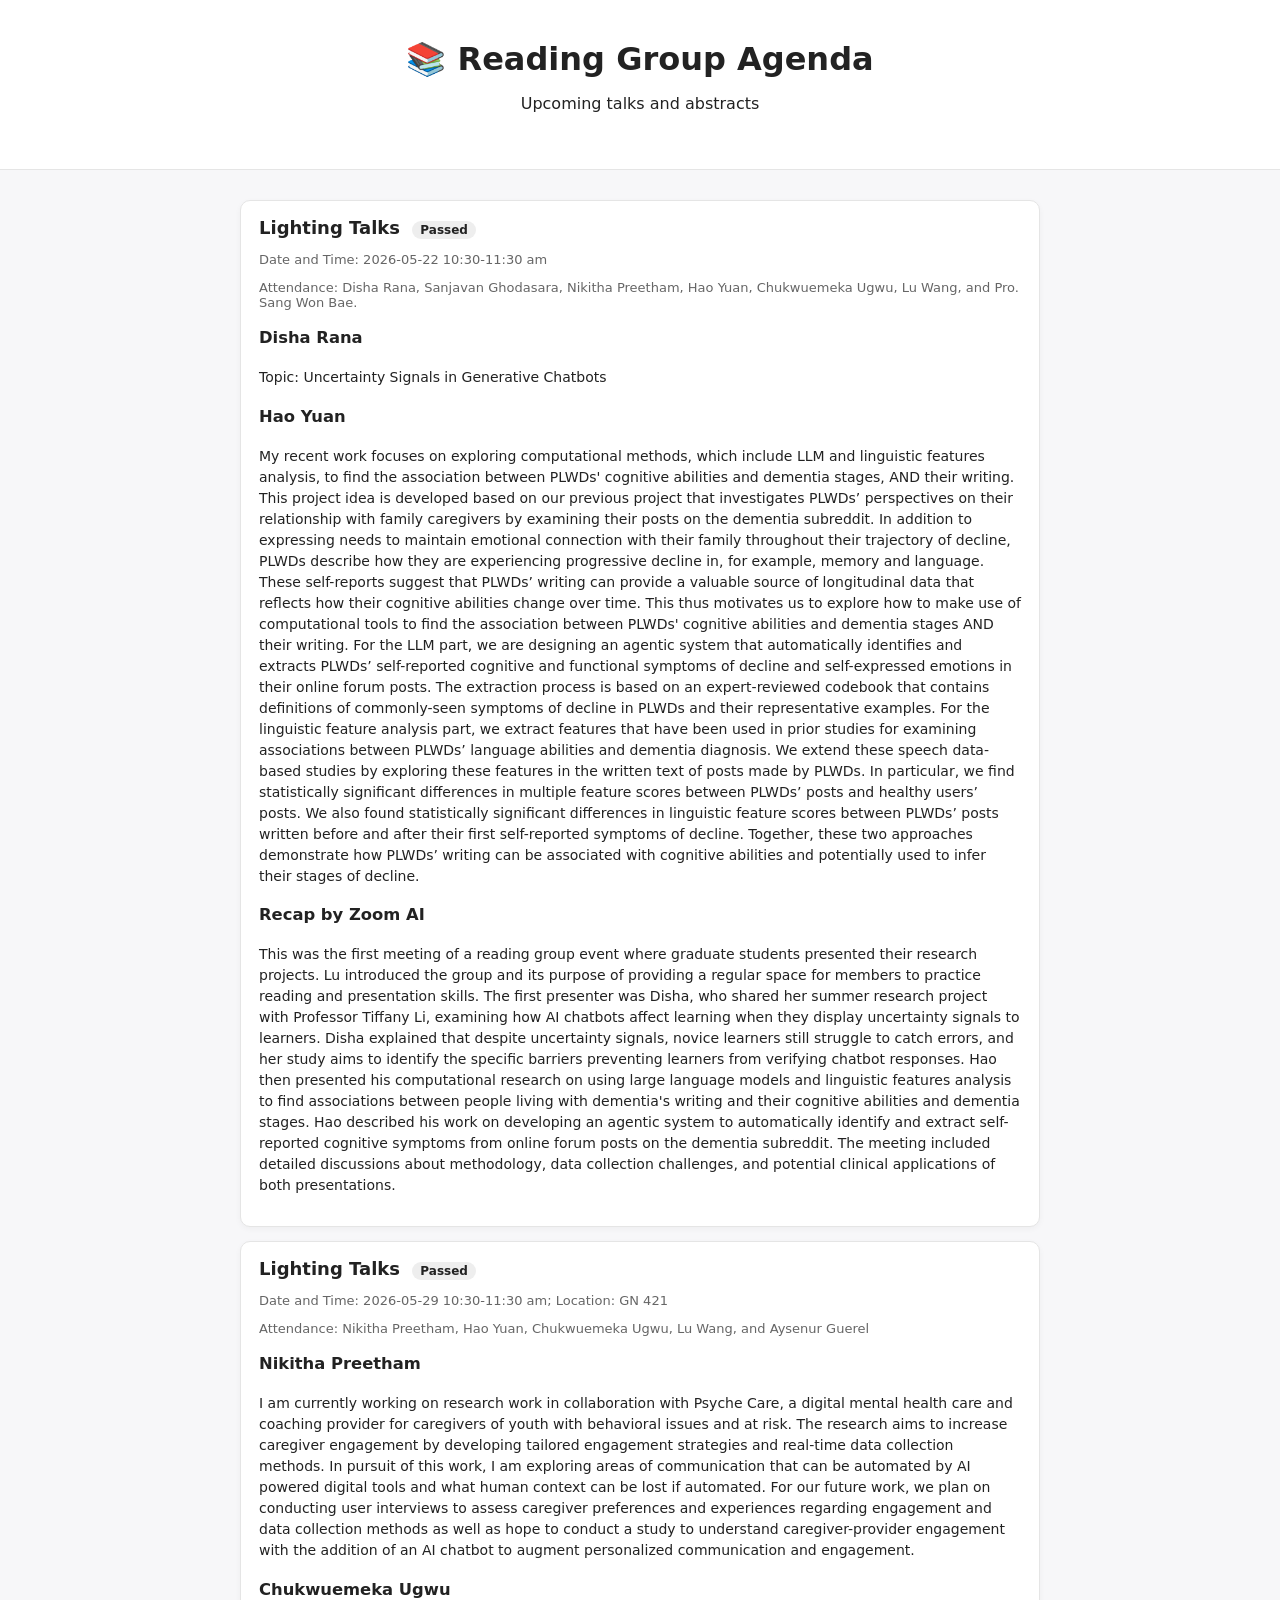
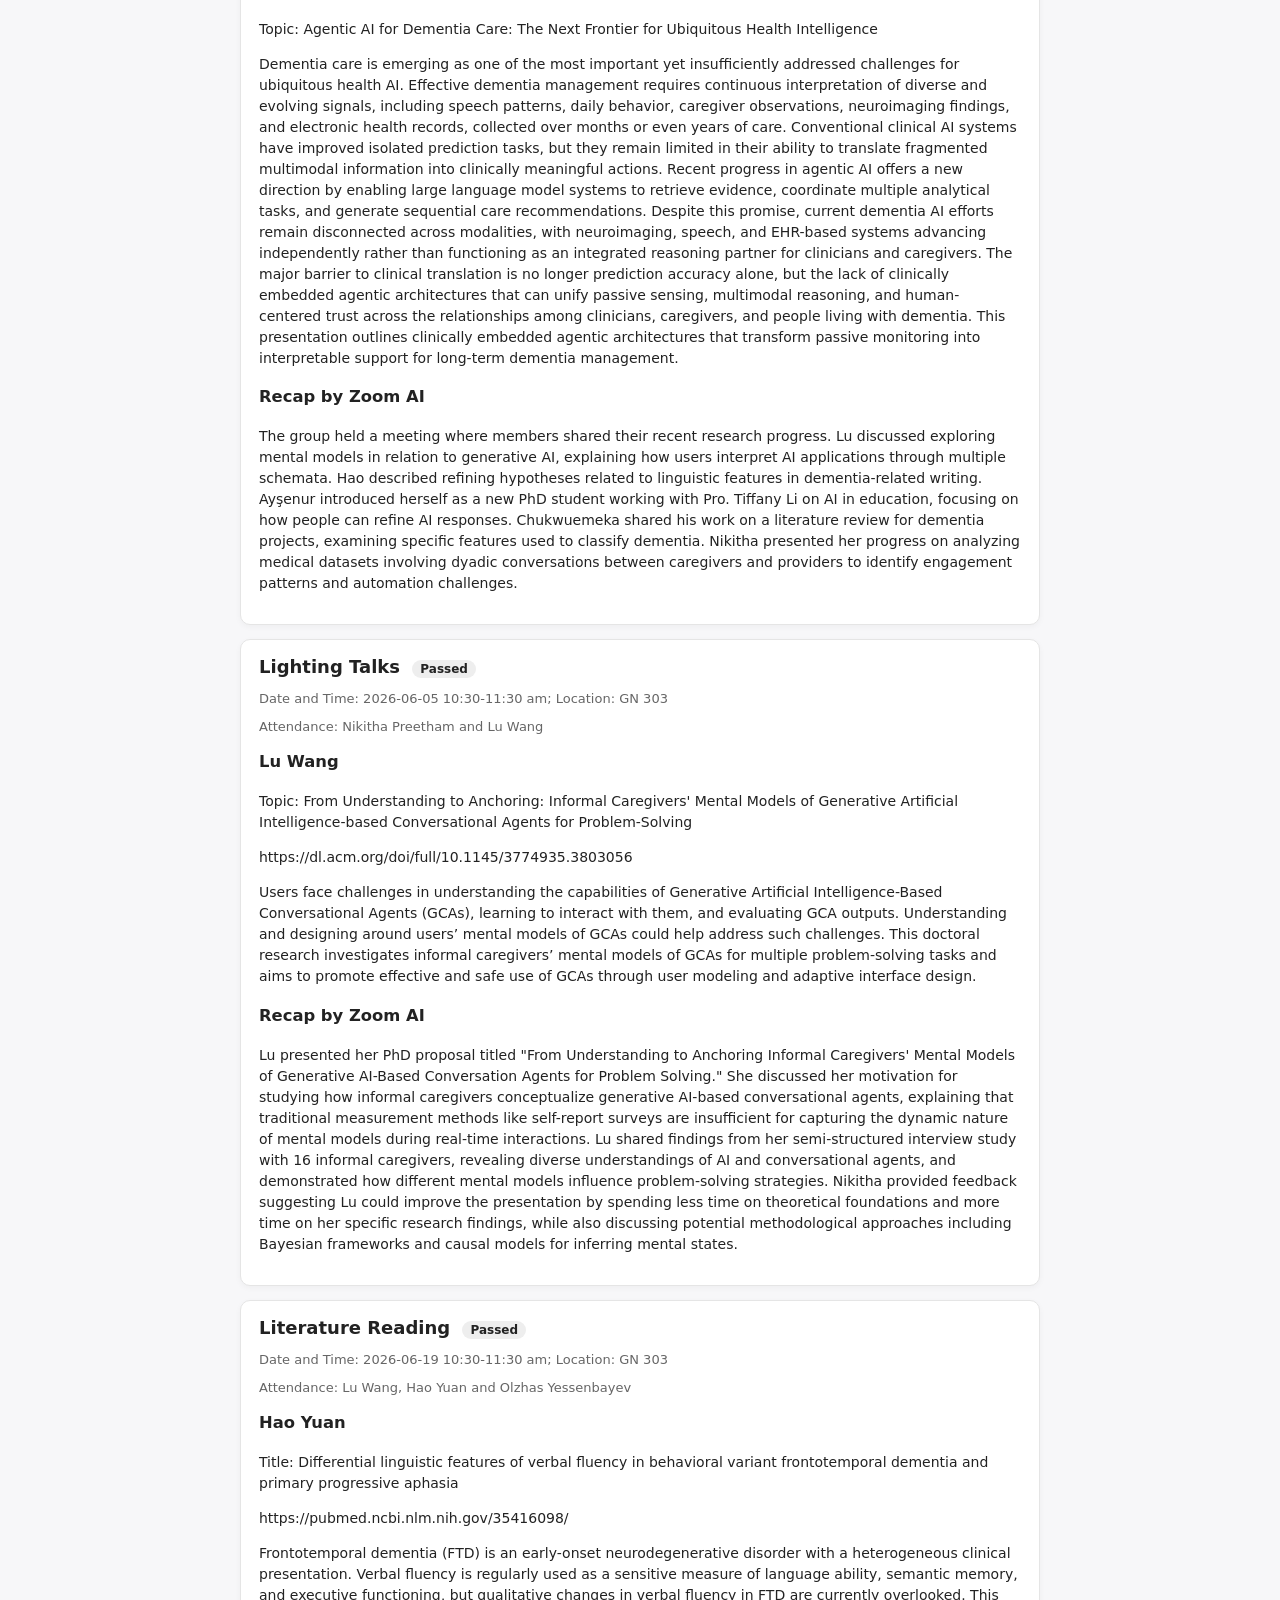
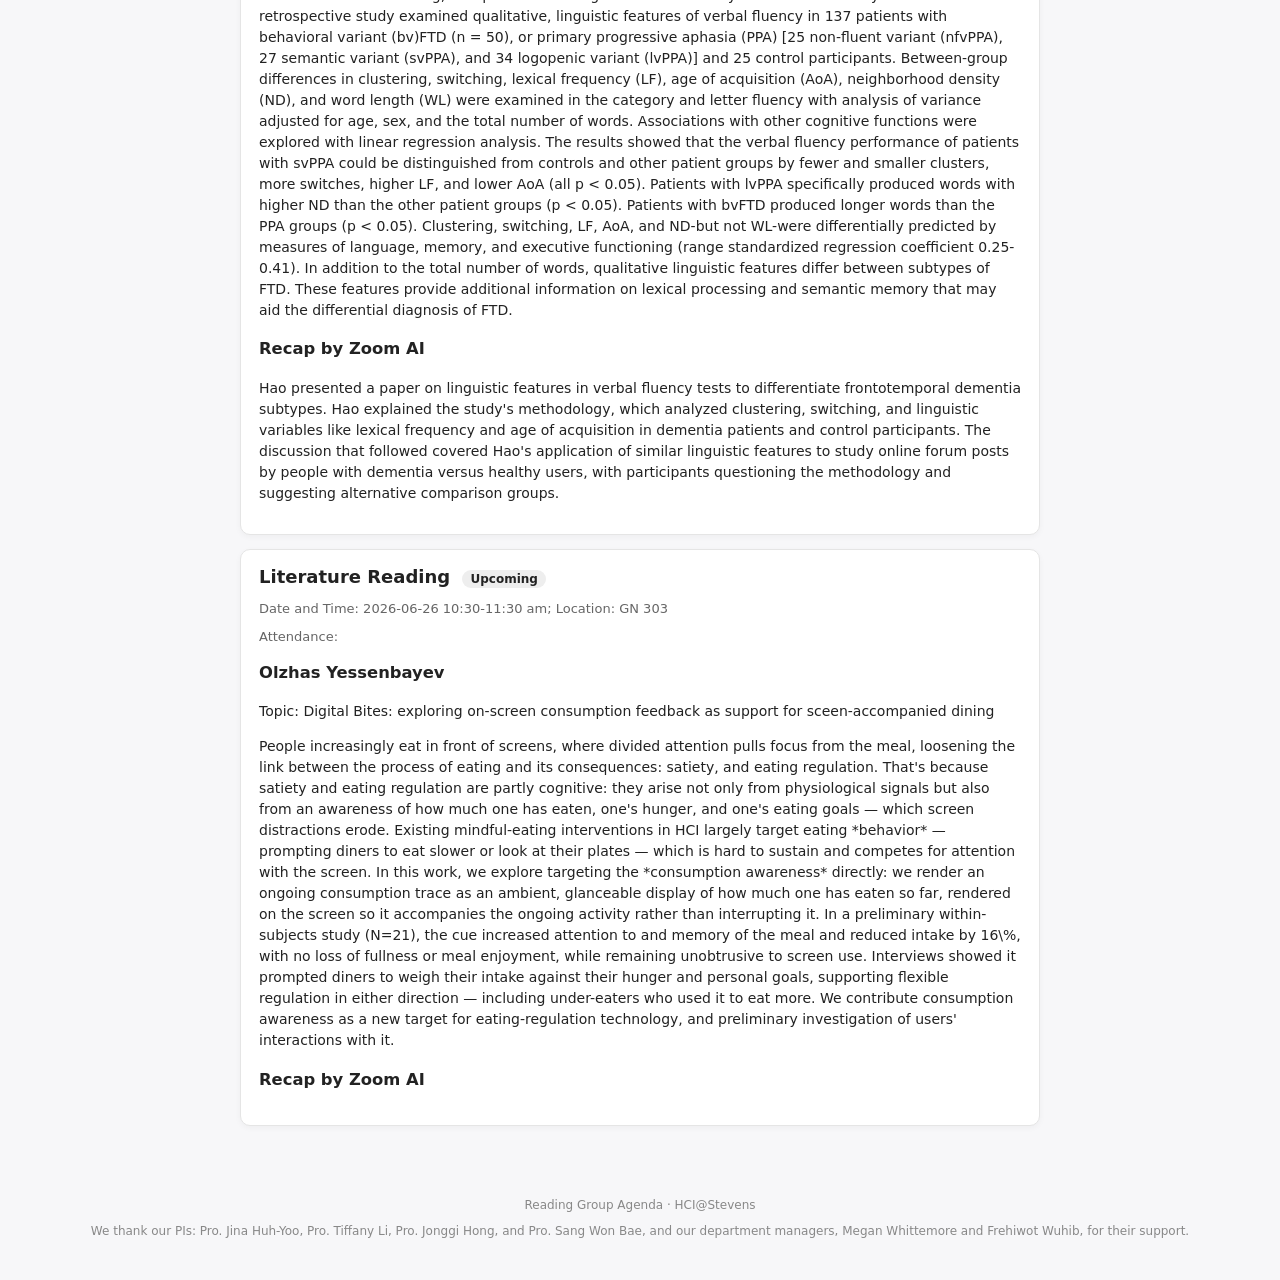
==== commit 922a3b0e: "Update ReadingGroup.html" ====
--- a/ReadingGroup.html
+++ b/ReadingGroup.html
@@ -178,7 +178,7 @@
   <div class="card">
     <div class="title">
       Literature Reading
-      <span class="tag">Upcoming</span>
+      <span class="tag">Passed</span>
     </div>
     <div class="meta">
       <p>Date and Time: 2026-06-19 10:30-11:30 am; Location: GN 303</p>
@@ -192,7 +192,10 @@
       <p>https://pubmed.ncbi.nlm.nih.gov/35416098/</p>
       <p>Frontotemporal dementia (FTD) is an early-onset neurodegenerative disorder with a heterogeneous clinical presentation. Verbal fluency is regularly used as a sensitive measure of language ability, semantic memory, and executive functioning, but qualitative changes in verbal fluency in FTD are currently overlooked. This retrospective study examined qualitative, linguistic features of verbal fluency in 137 patients with behavioral variant (bv)FTD (n = 50), or primary progressive aphasia (PPA) [25 non-fluent variant (nfvPPA), 27 semantic variant (svPPA), and 34 logopenic variant (lvPPA)] and 25 control participants. Between-group differences in clustering, switching, lexical frequency (LF), age of acquisition (AoA), neighborhood density (ND), and word length (WL) were examined in the category and letter fluency with analysis of variance adjusted for age, sex, and the total number of words. Associations with other cognitive functions were explored with linear regression analysis. The results showed that the verbal fluency performance of patients with svPPA could be distinguished from controls and other patient groups by fewer and smaller clusters, more switches, higher LF, and lower AoA (all p < 0.05). Patients with lvPPA specifically produced words with higher ND than the other patient groups (p < 0.05). Patients with bvFTD produced longer words than the PPA groups (p < 0.05). Clustering, switching, LF, AoA, and ND-but not WL-were differentially predicted by measures of language, memory, and executive functioning (range standardized regression coefficient 0.25-0.41). In addition to the total number of words, qualitative linguistic features differ between subtypes of FTD. These features provide additional information on lexical processing and semantic memory that may aid the differential diagnosis of FTD.</p>
     </div>
-
+      <div class="abstract">
+      <h3>Recap by Zoom AI</h3>
+      </p> Hao presented a paper on linguistic features in verbal fluency tests to differentiate frontotemporal dementia subtypes. Hao explained the study's methodology, which analyzed clustering, switching, and linguistic variables like lexical frequency and age of acquisition in dementia patients and control participants. The discussion that followed covered Hao's application of similar linguistic features to study online forum posts by people with dementia versus healthy users, with participants questioning the methodology and suggesting alternative comparison groups.</p>
+    </div>
     
 
   </div>
@@ -209,9 +212,11 @@
     </div>
    
     <div class="abstract">
-      <h3>Lu Wang</h3>
-      
-      <p>Topic: User Intents and Cognitive Modeling</p>
+      <h3>Olzhas Yessenbayev</h3>
+      
+      <p>Topic: Digital Bites: exploring on-screen consumption feedback as support for sceen-accompanied dining</p>
+      <p>People increasingly eat in front of screens, where divided attention pulls focus from the meal, loosening the link between the process of eating and its consequences: satiety, and eating regulation. That's because satiety and eating regulation are partly cognitive: they arise not only from physiological signals but also from an awareness of how much one has eaten, one's hunger, and one's eating goals — which screen distractions erode. Existing mindful-eating interventions in HCI largely target eating *behavior* — prompting diners to eat slower or look at their plates — which is hard to sustain and competes for attention with the screen. In this work, we explore targeting the *consumption awareness* directly: we render an ongoing consumption trace as an ambient, glanceable display of how much one has eaten so far, rendered on the screen so it accompanies the ongoing activity rather than interrupting it. In a preliminary within-subjects study (N=21), the cue increased attention to and memory of the meal and reduced intake by 16\%, with no loss of fullness or meal enjoyment, while remaining unobtrusive to screen use. Interviews showed it prompted diners to weigh their intake against their hunger and personal goals, supporting flexible regulation in either direction — including under-eaters who used it to eat more. We contribute consumption awareness as a new target for eating-regulation technology, and preliminary investigation of users' interactions with it.</p>
+      
     </div>
 
     
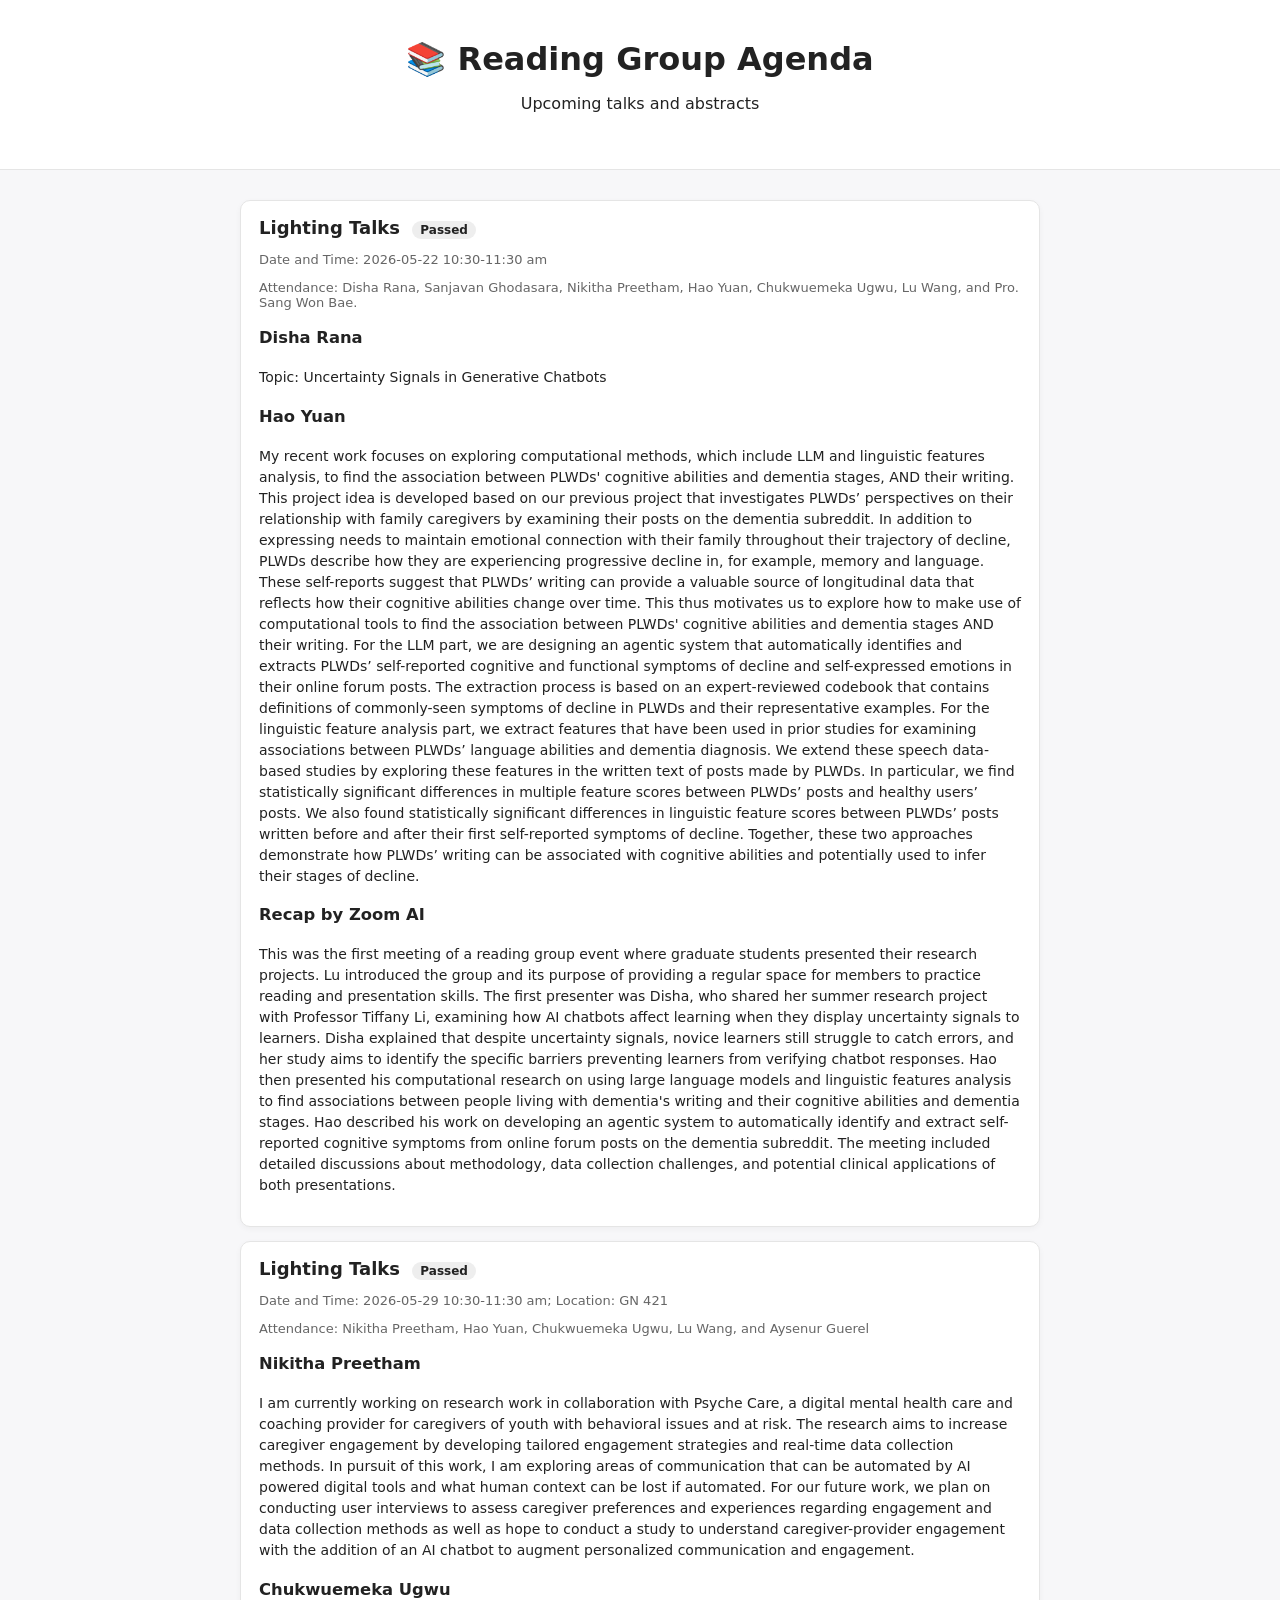
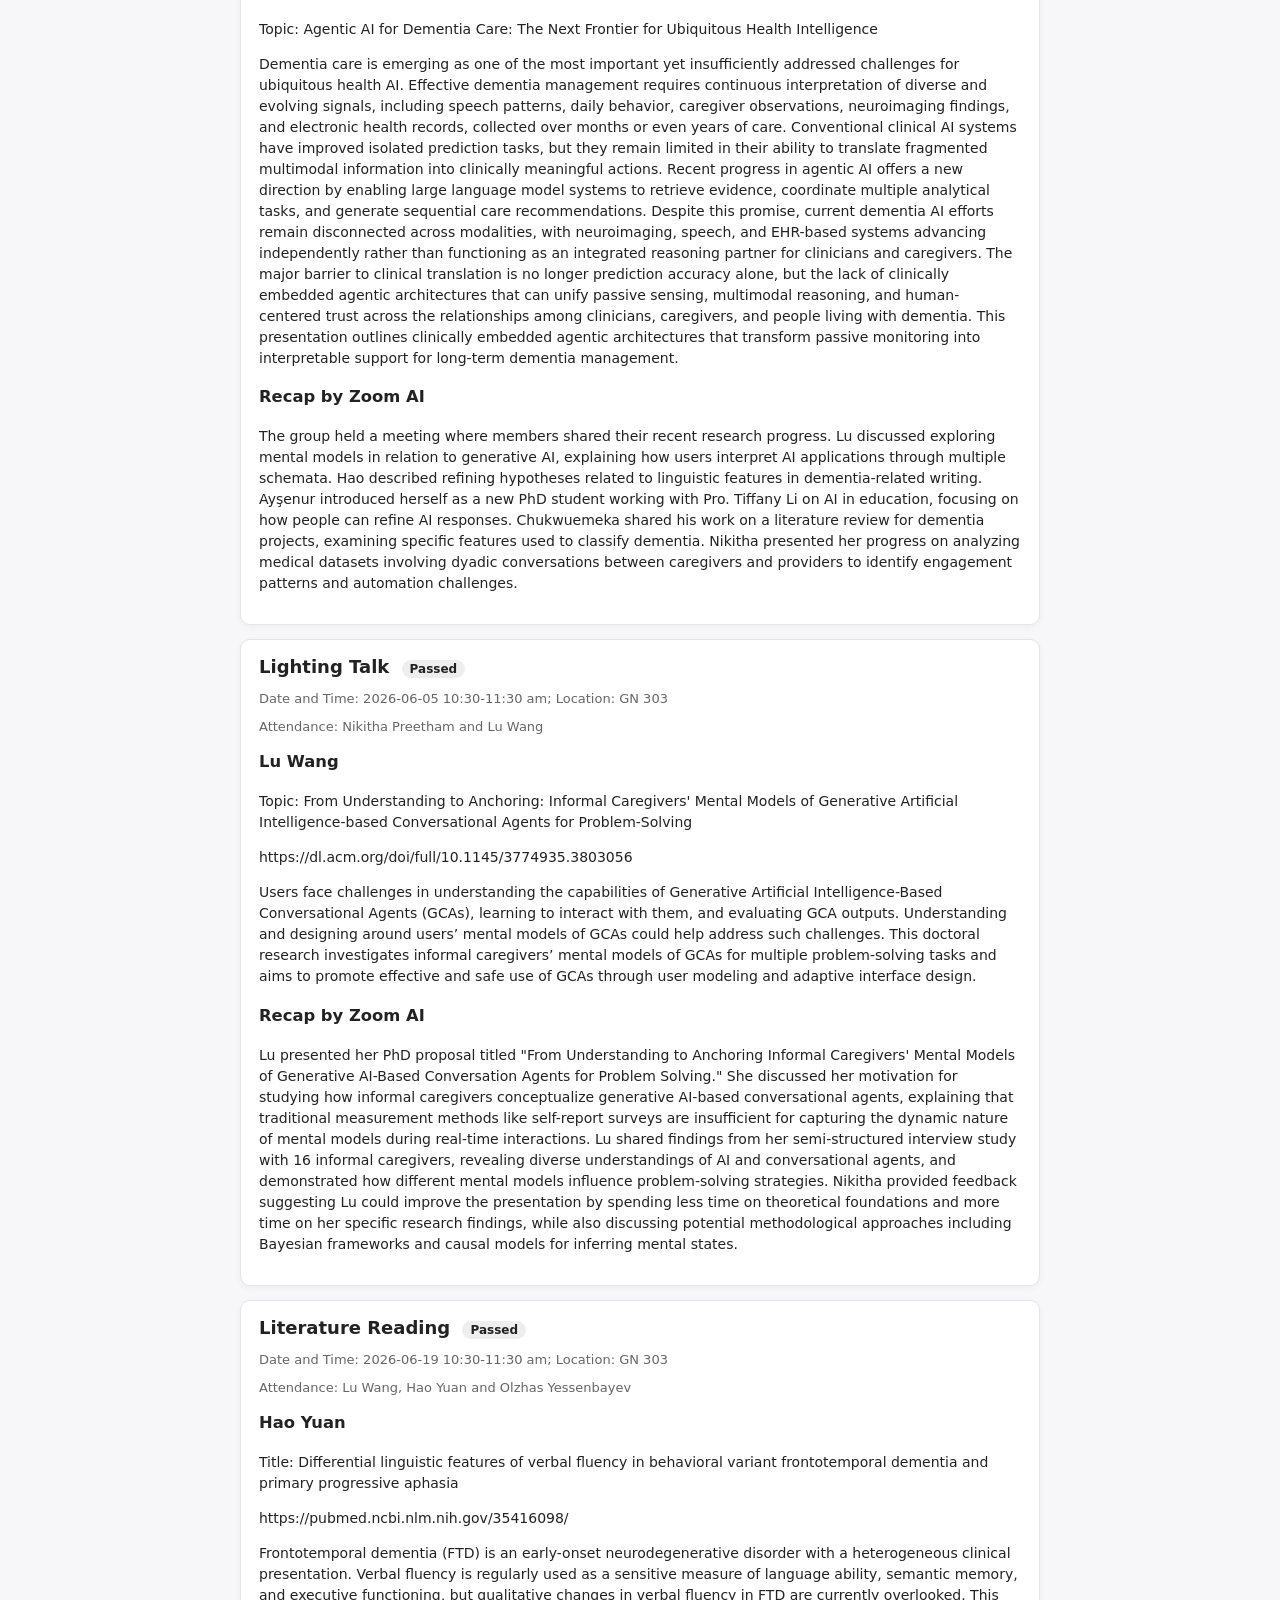
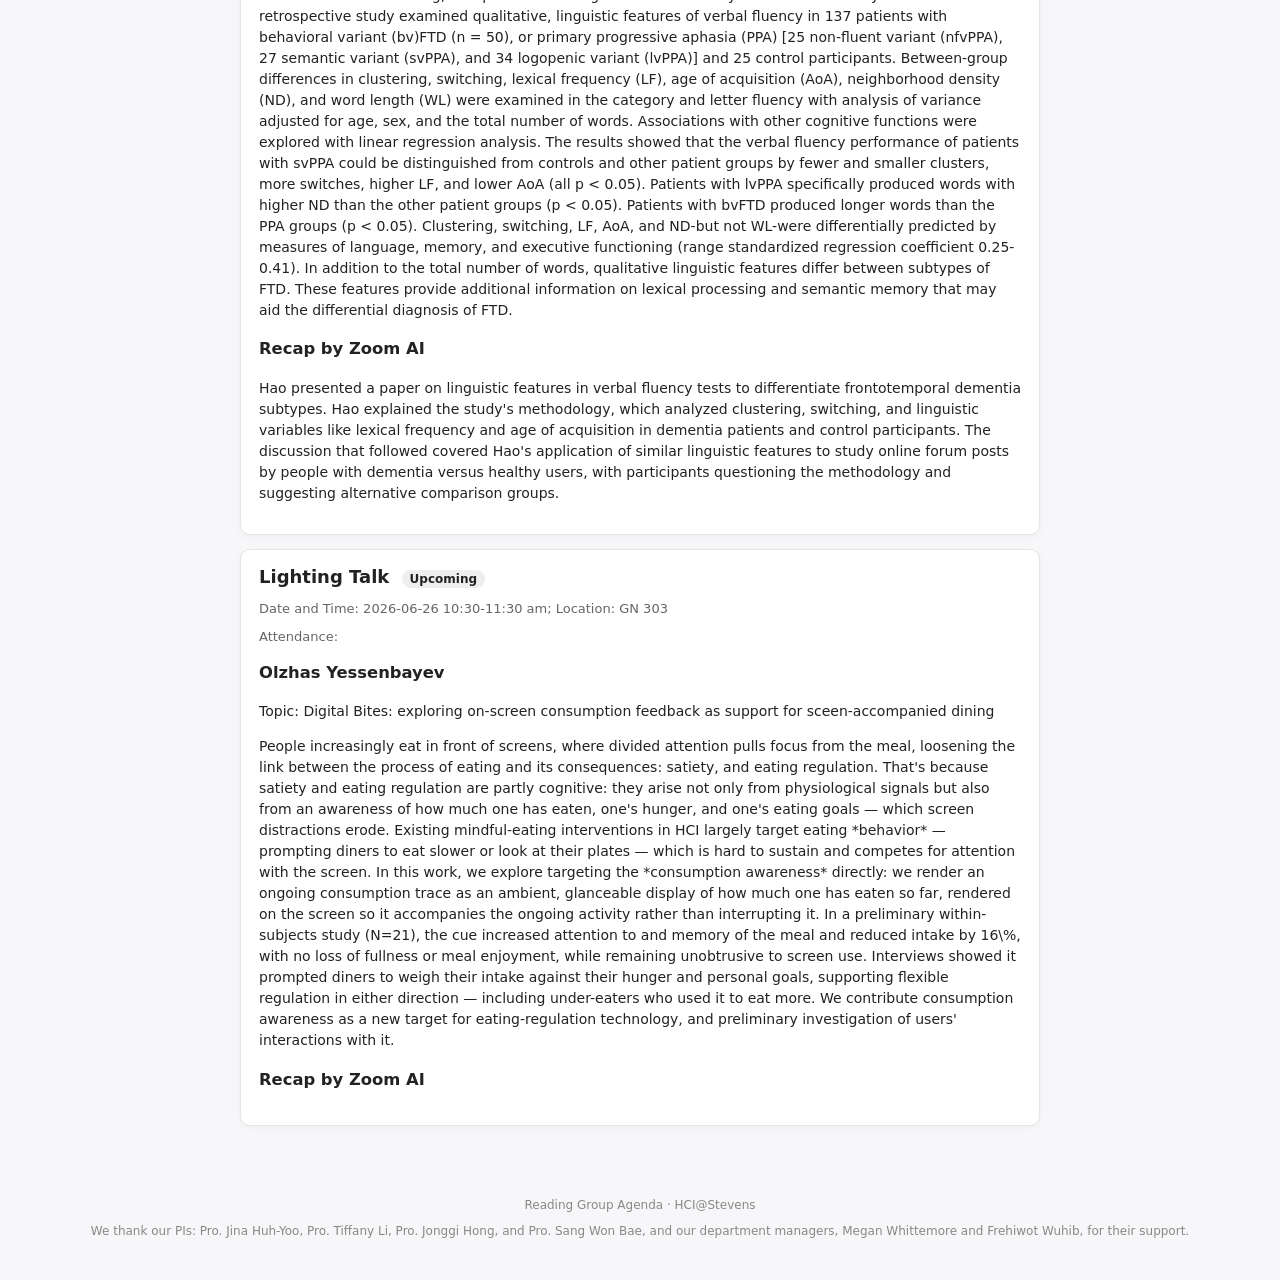
==== commit 70a80132: "Update ReadingGroup.html" ====
--- a/ReadingGroup.html
+++ b/ReadingGroup.html
@@ -153,7 +153,7 @@
 
   <div class="card">
     <div class="title">
-      Lighting Talks
+      Lighting Talk
       <span class="tag">Passed</span>
     </div>
     <div class="meta">
@@ -203,7 +203,7 @@
 
   <div class="card">
     <div class="title">
-      Literature Reading
+      Lighting Talk
       <span class="tag">Upcoming</span>
     </div>
     <div class="meta">
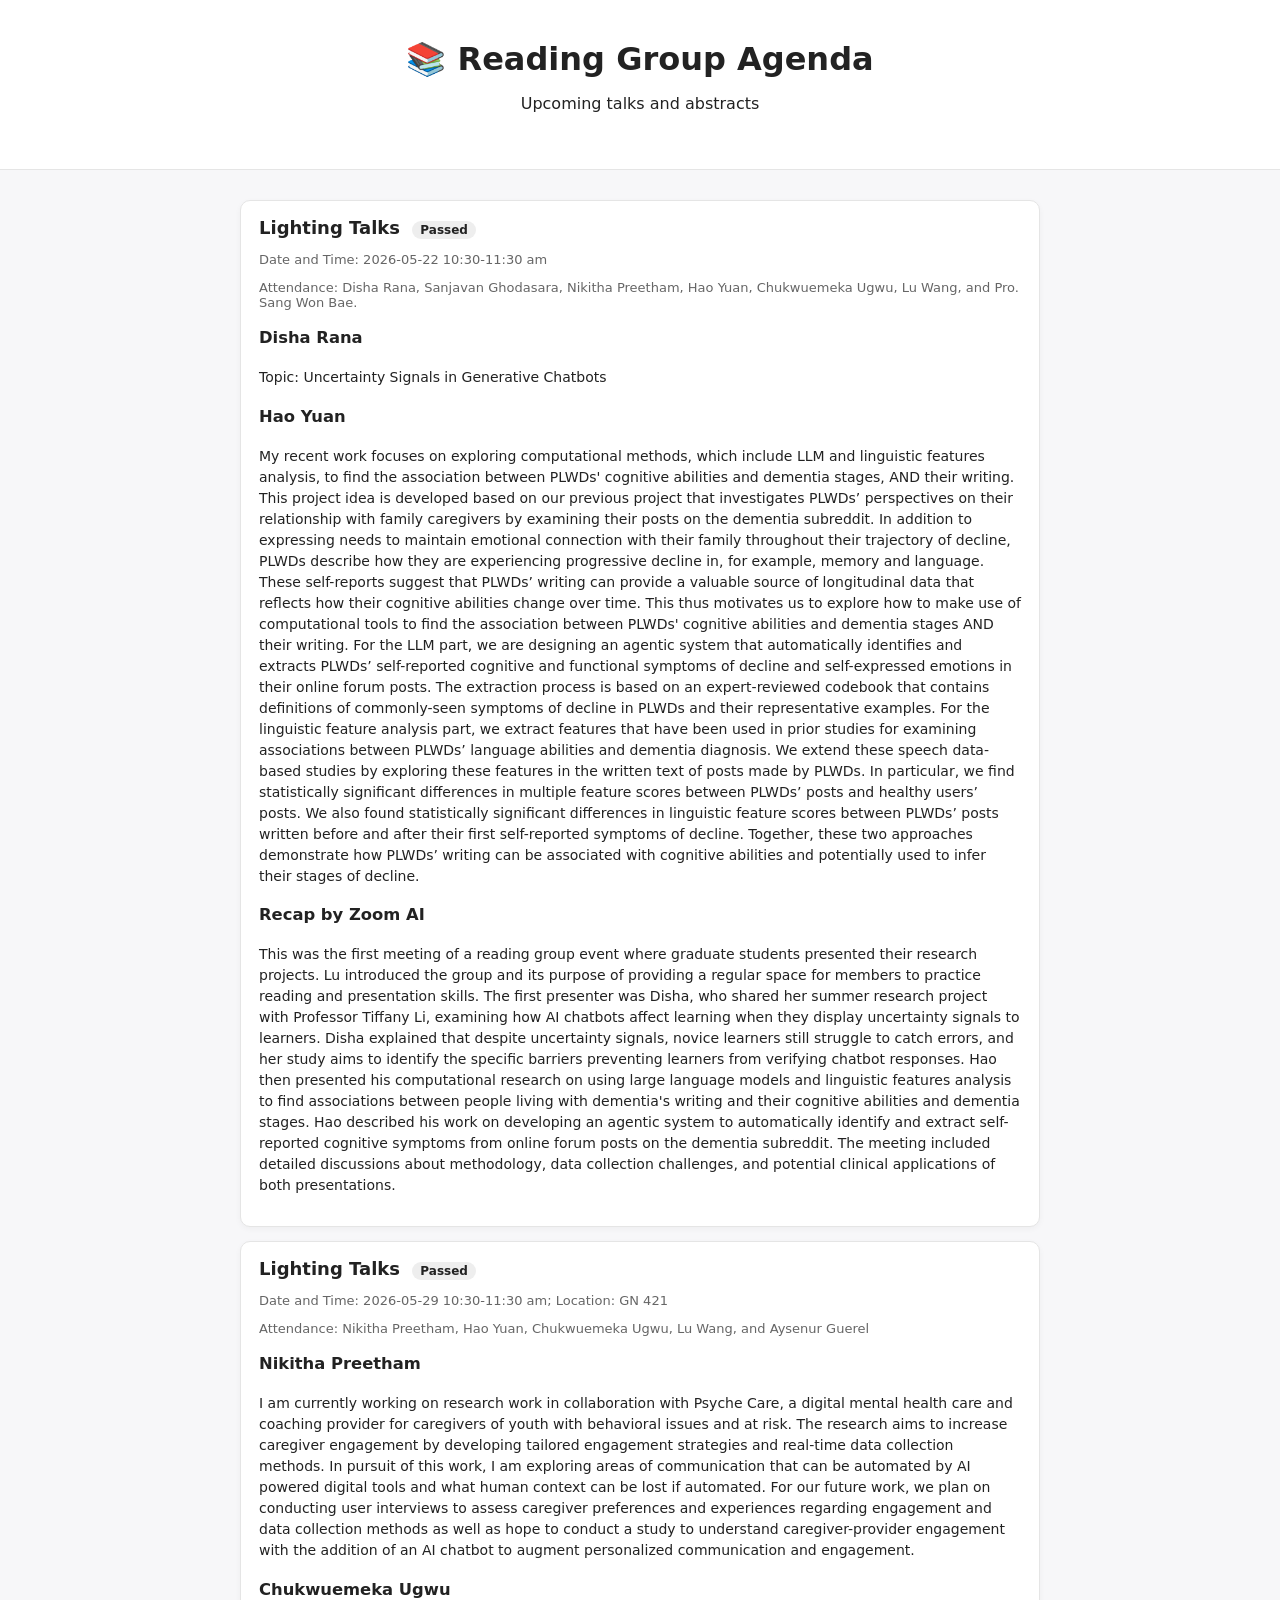
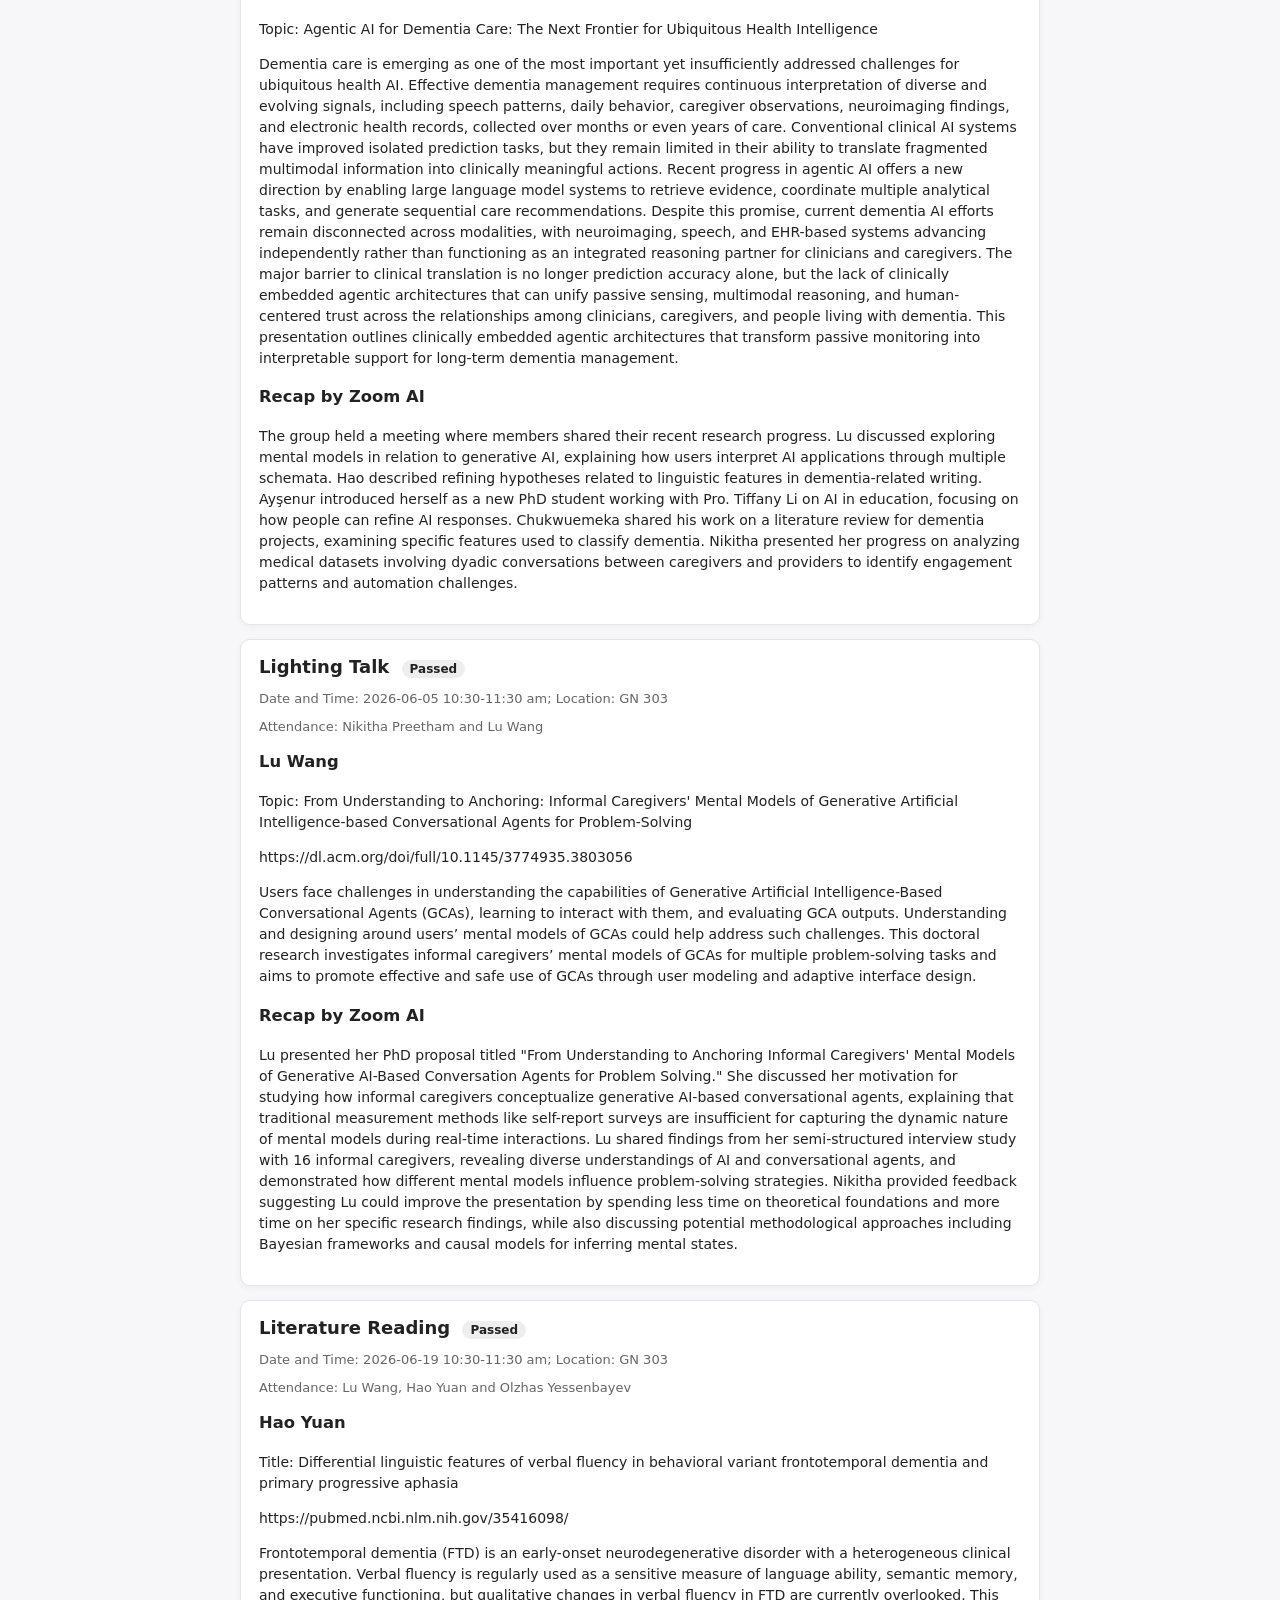
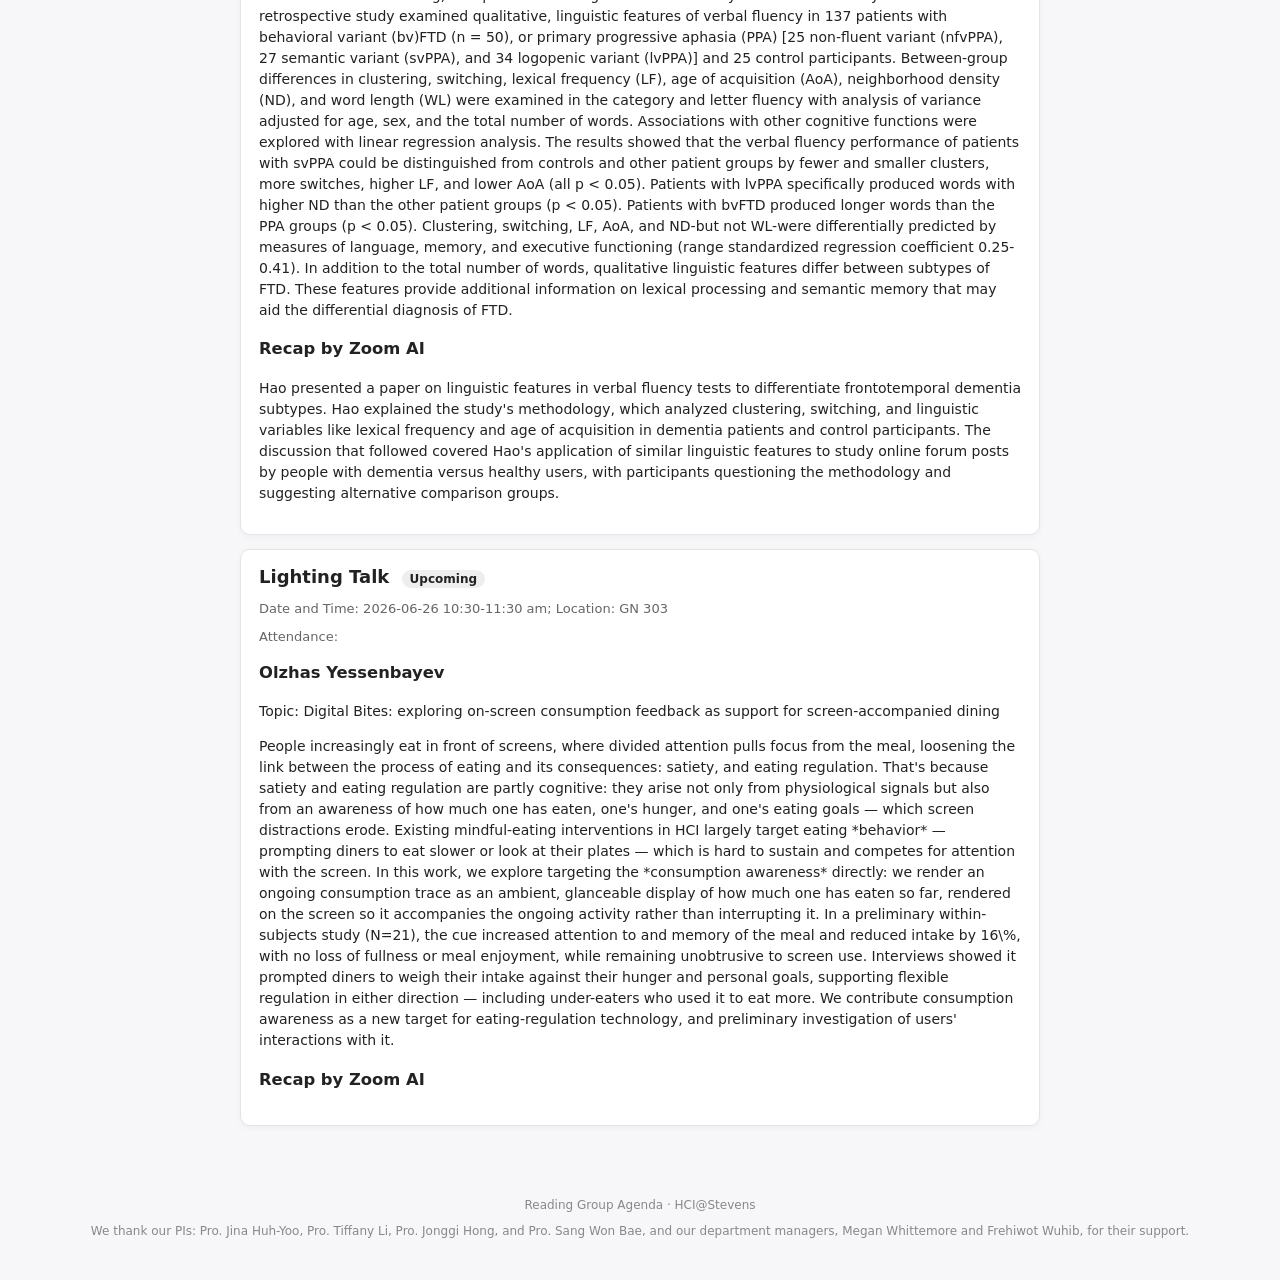
==== commit c80fdfe5: "Update ReadingGroup.html" ====
--- a/ReadingGroup.html
+++ b/ReadingGroup.html
@@ -214,7 +214,7 @@
     <div class="abstract">
       <h3>Olzhas Yessenbayev</h3>
       
-      <p>Topic: Digital Bites: exploring on-screen consumption feedback as support for sceen-accompanied dining</p>
+      <p>Topic: Digital Bites: exploring on-screen consumption feedback as support for screen-accompanied dining</p>
       <p>People increasingly eat in front of screens, where divided attention pulls focus from the meal, loosening the link between the process of eating and its consequences: satiety, and eating regulation. That's because satiety and eating regulation are partly cognitive: they arise not only from physiological signals but also from an awareness of how much one has eaten, one's hunger, and one's eating goals — which screen distractions erode. Existing mindful-eating interventions in HCI largely target eating *behavior* — prompting diners to eat slower or look at their plates — which is hard to sustain and competes for attention with the screen. In this work, we explore targeting the *consumption awareness* directly: we render an ongoing consumption trace as an ambient, glanceable display of how much one has eaten so far, rendered on the screen so it accompanies the ongoing activity rather than interrupting it. In a preliminary within-subjects study (N=21), the cue increased attention to and memory of the meal and reduced intake by 16\%, with no loss of fullness or meal enjoyment, while remaining unobtrusive to screen use. Interviews showed it prompted diners to weigh their intake against their hunger and personal goals, supporting flexible regulation in either direction — including under-eaters who used it to eat more. We contribute consumption awareness as a new target for eating-regulation technology, and preliminary investigation of users' interactions with it.</p>
       
     </div>
